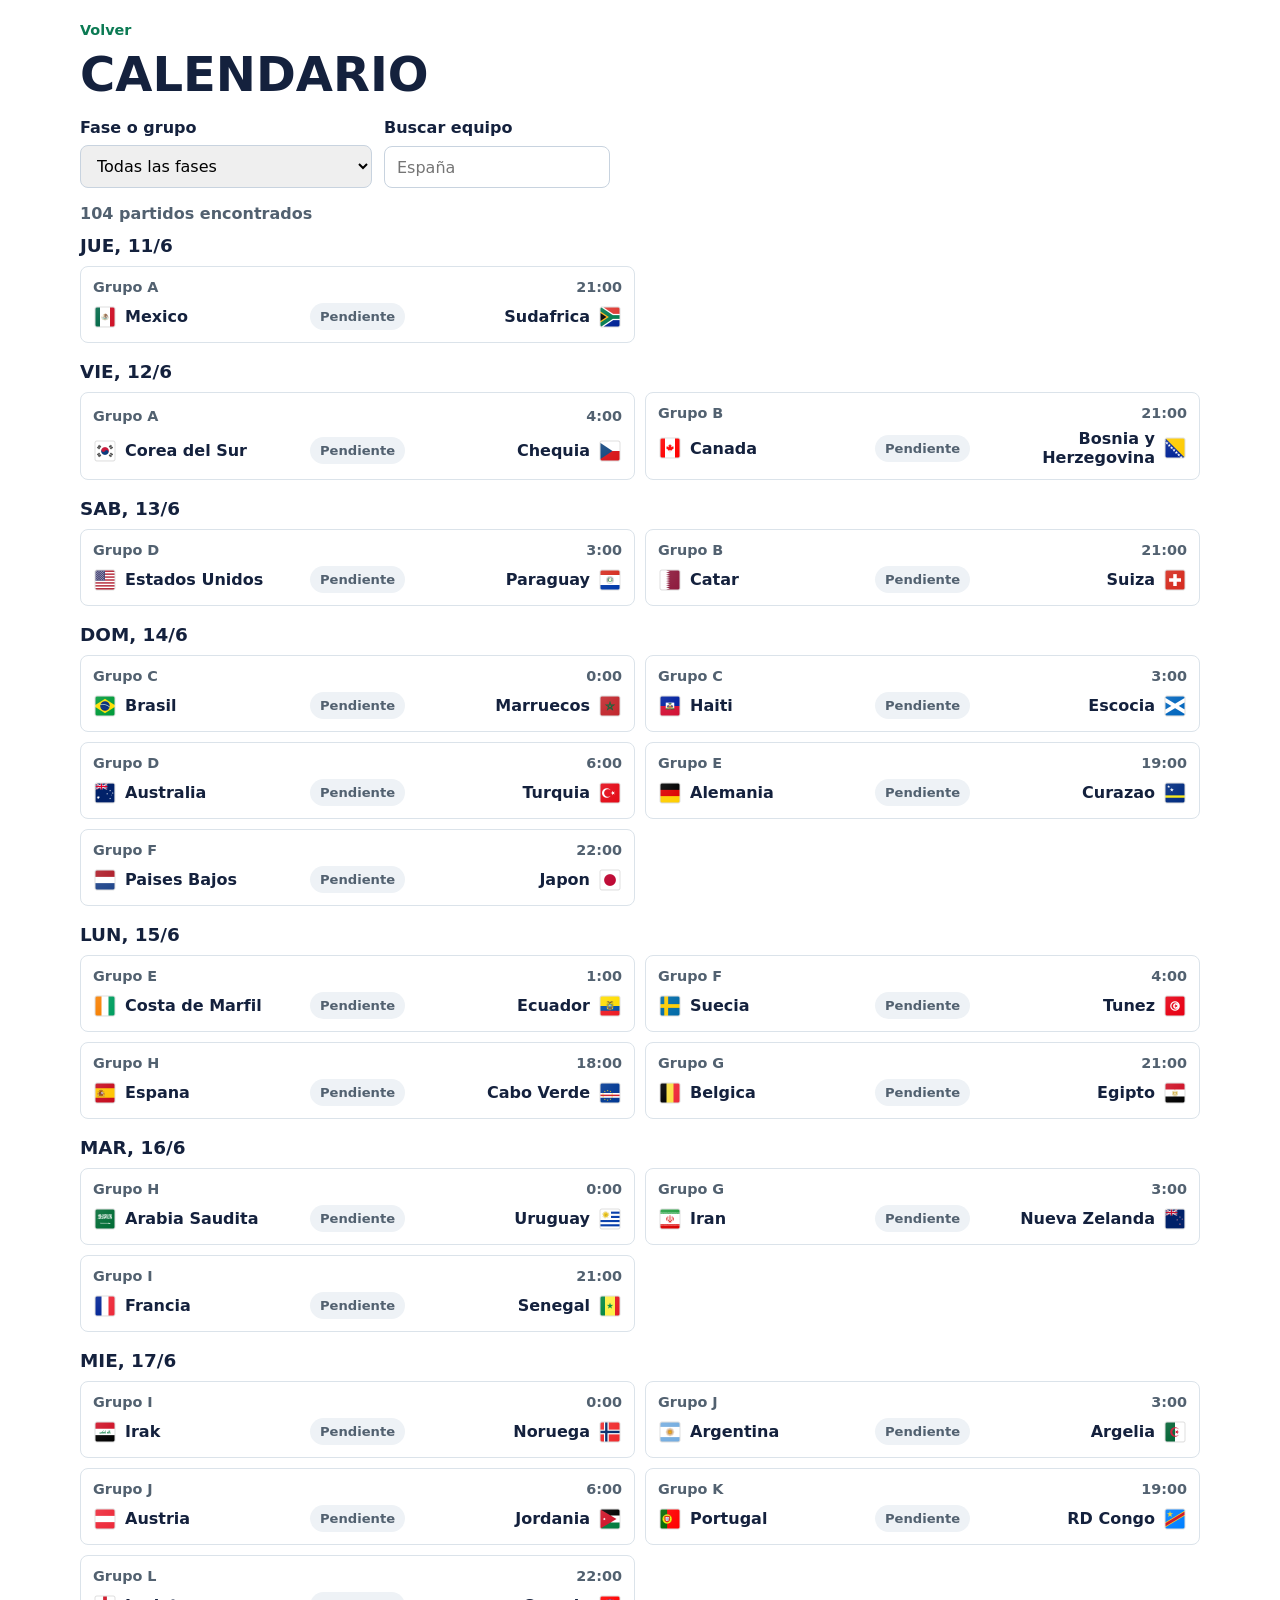
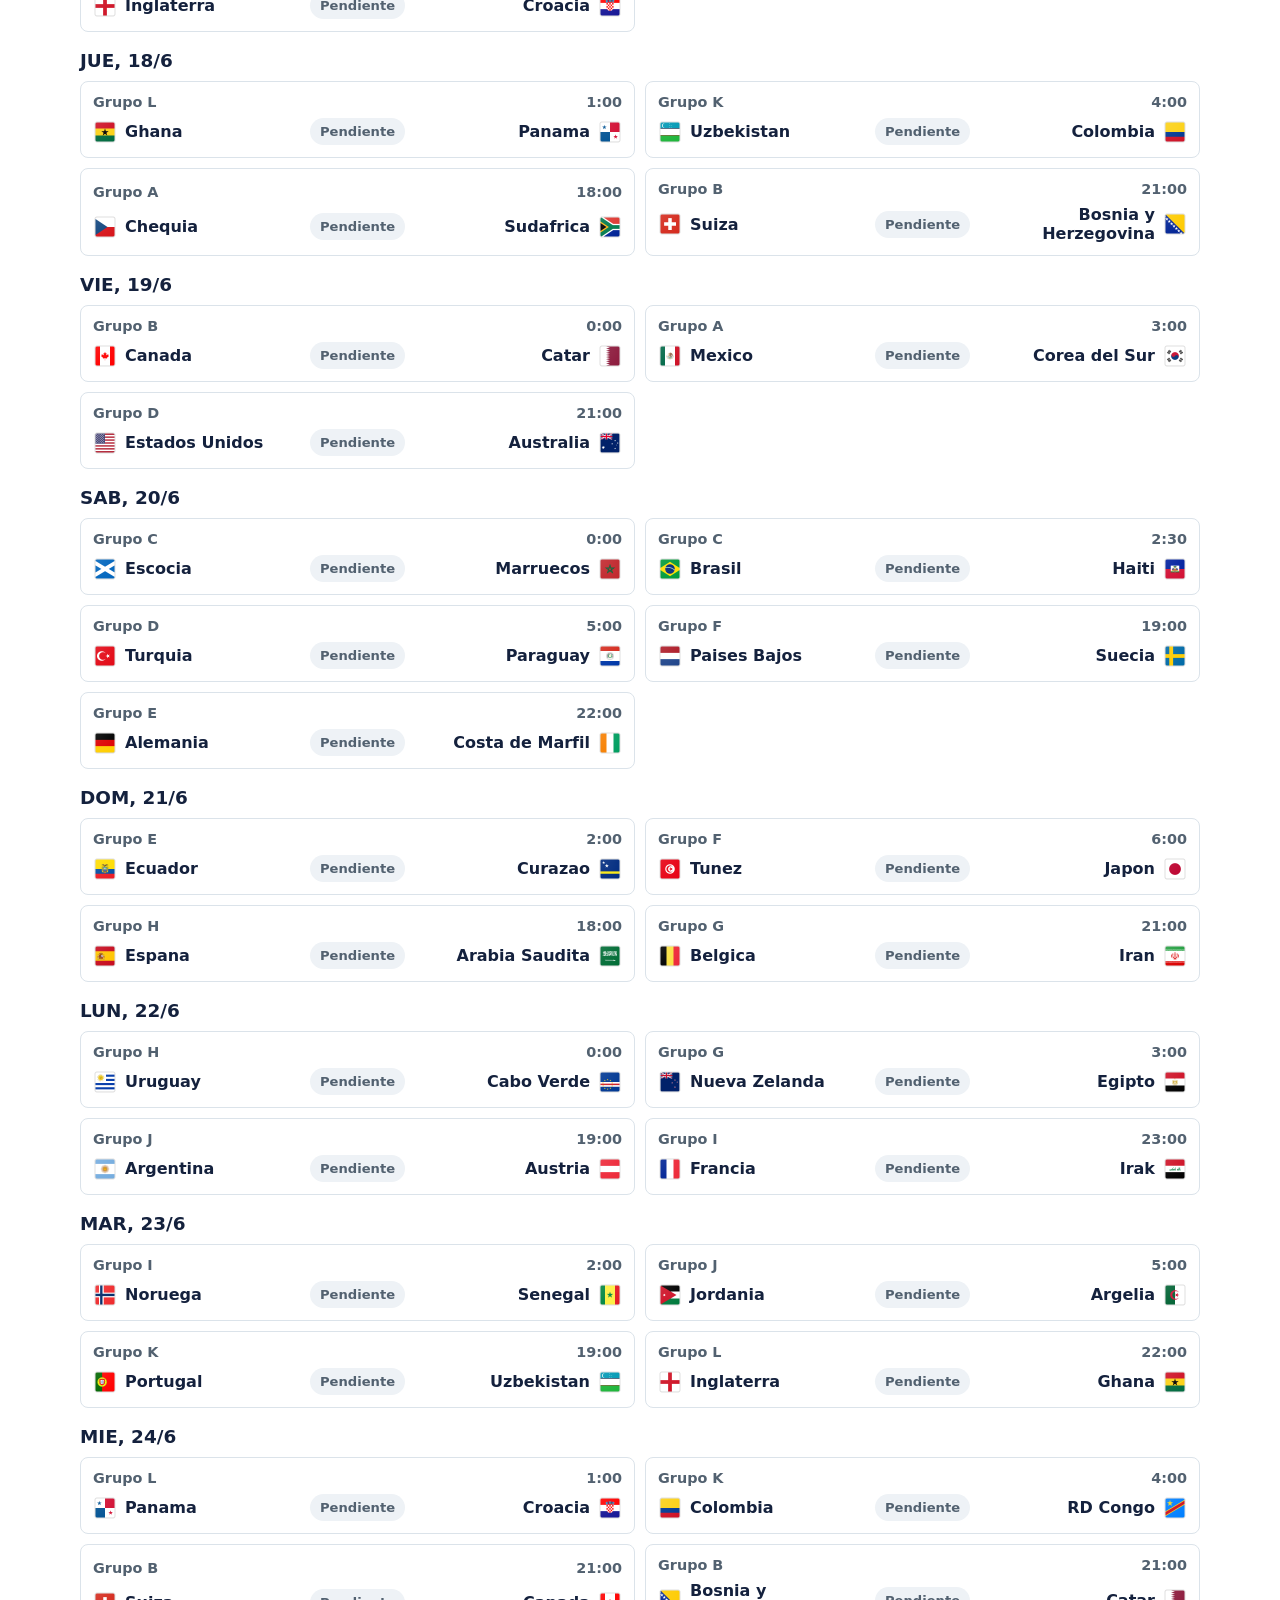
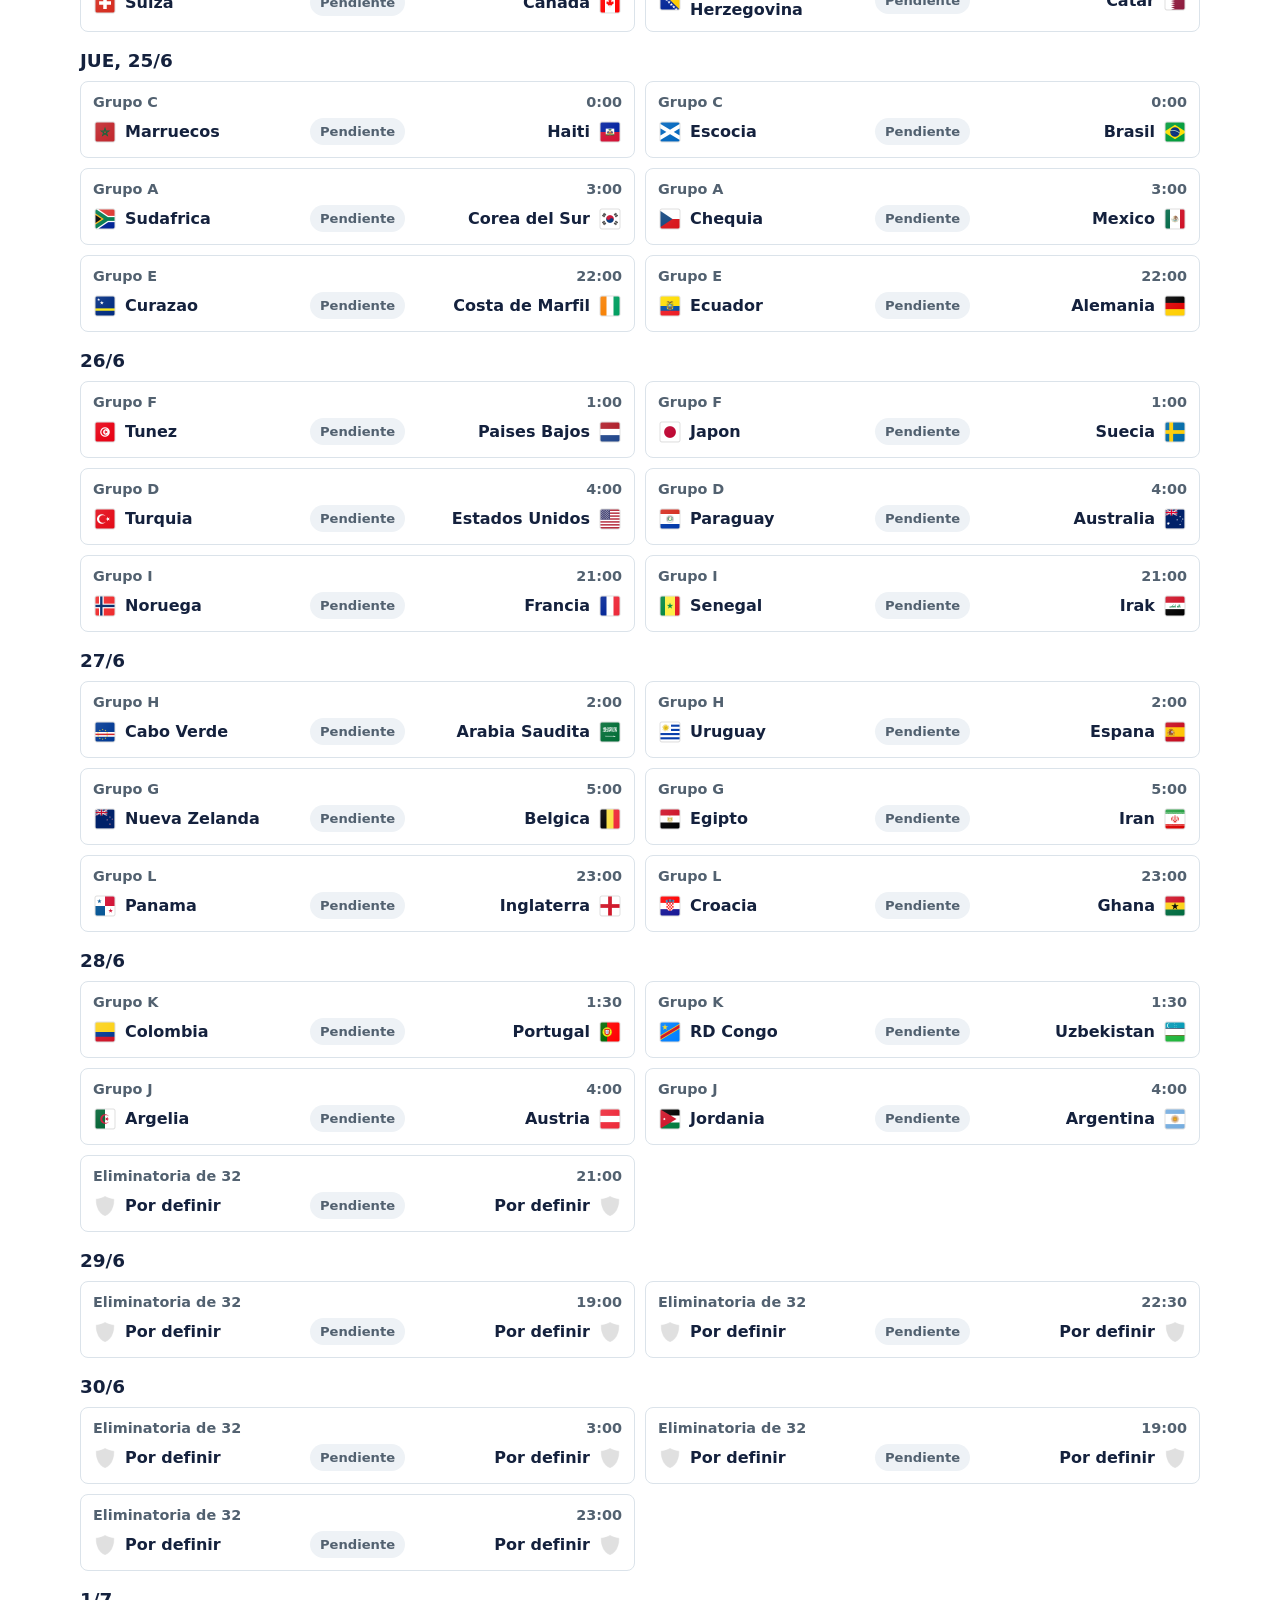
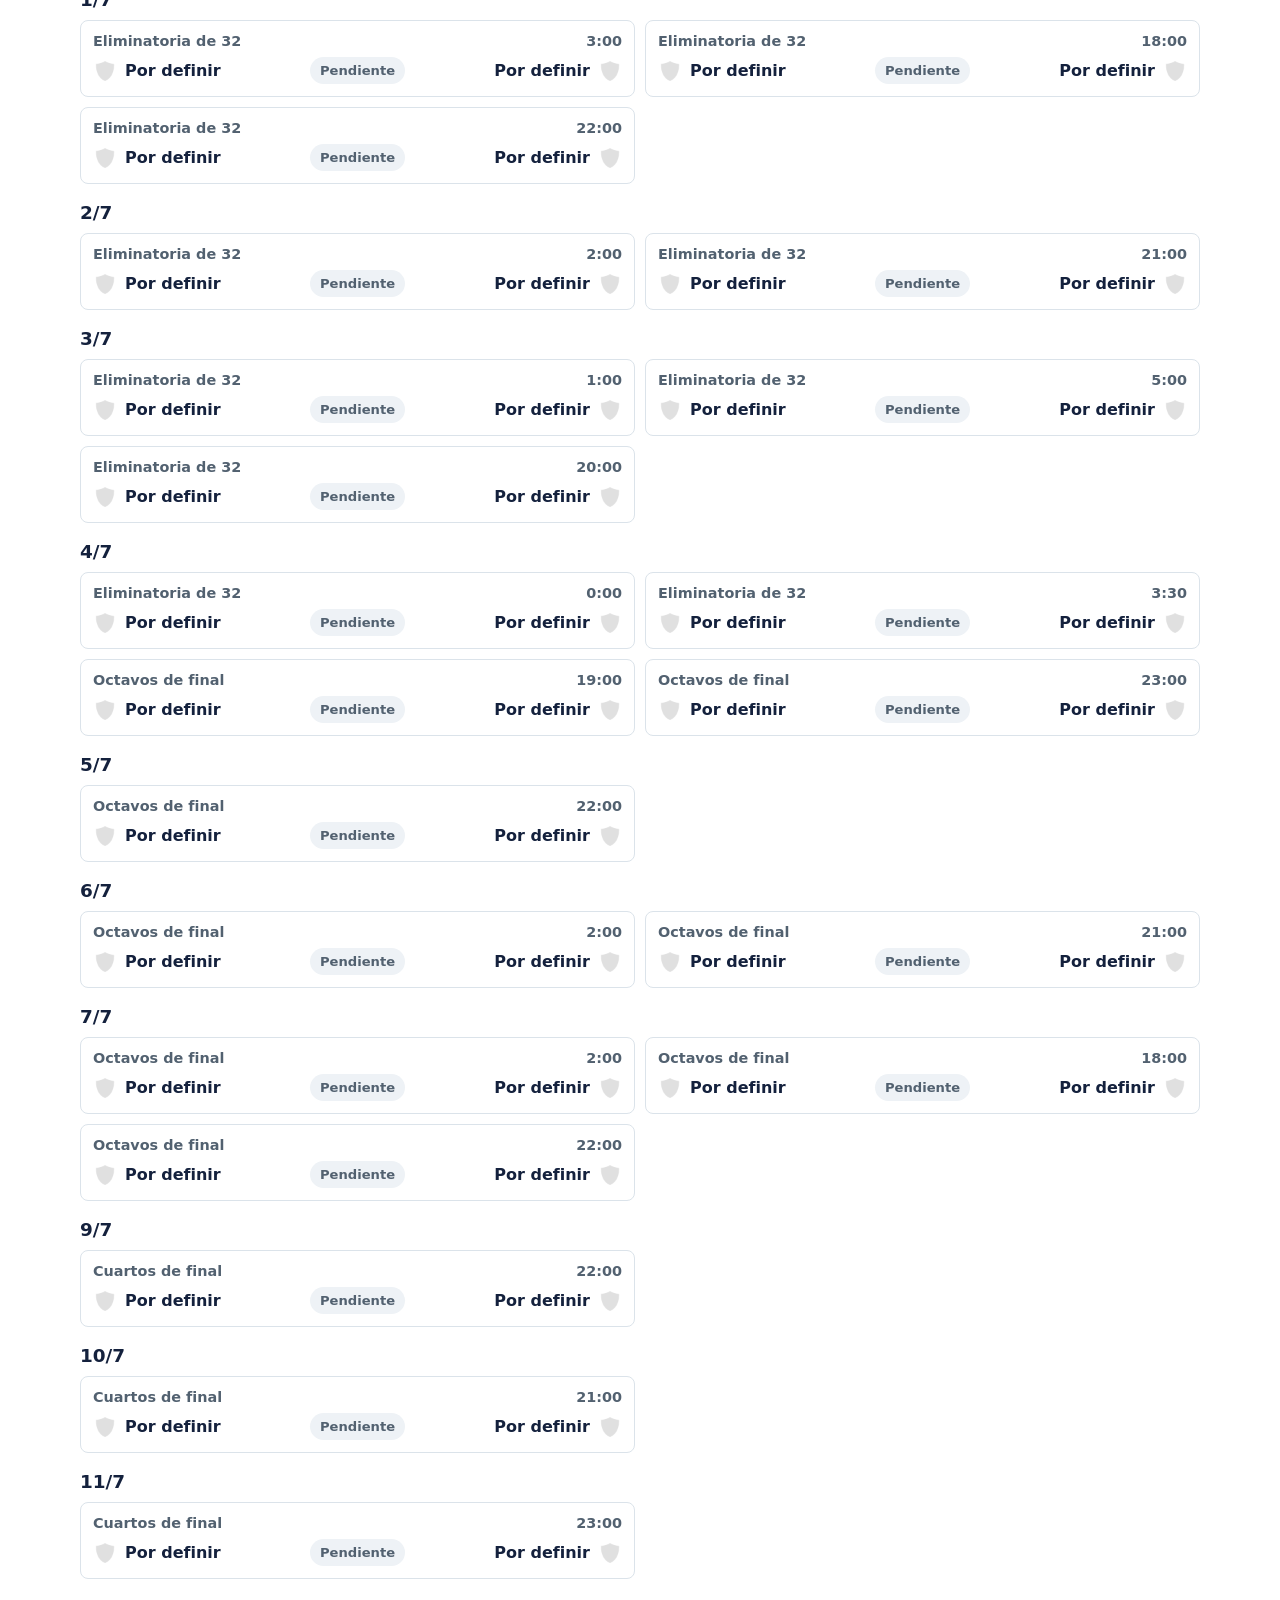
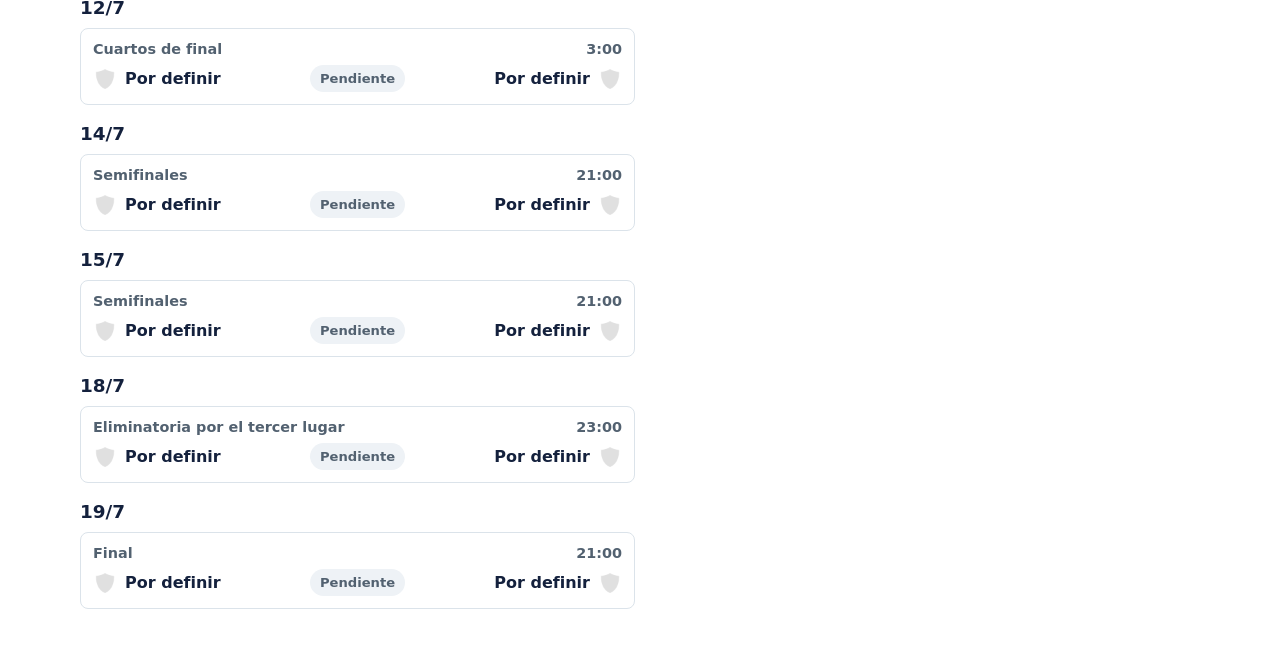
==== calendario.html @ 6fbf39f3 "Porra conectada a Google Forms" ====
<!doctype html>
<html lang="es">
  <head>
    <meta charset="UTF-8" />
    <meta name="viewport" content="width=device-width, initial-scale=1.0" />
    <title>Calendario de partidos</title>
    <link rel="stylesheet" href="porra.css" />
  </head>

  <body>
    <main class="porra-page">
      <header class="page-header">
        <a href="index.html">Volver</a>
        <h1>Calendario</h1>
      </header>

      <section class="calendar-tools" aria-label="Filtros del calendario">
        <div class="field">
          <label for="group-filter">Fase o grupo</label>
          <select id="group-filter">
            <option value="">Todas las fases</option>
          </select>
        </div>

        <div class="field">
          <label for="team-filter">Buscar equipo</label>
          <input id="team-filter" type="text" placeholder="Espa&ntilde;a" />
        </div>
      </section>

      <div class="calendar-summary" id="calendar-summary"></div>
      <div class="calendar-list" id="calendar-list"></div>
    </main>

    <script>
      const matches = [
        {
          date: "Jue, 11/6",
          group: "Grupo A",
          time: "21:00",
          home: "Mexico",
          away: "Sudafrica",
          // homeGoals: 0,
          // awayGoals: 0
        },
        {
          date: "Vie, 12/6",
          group: "Grupo A",
          time: "4:00",
          home: "Corea del Sur",
          away: "Chequia",
        },
        {
          date: "Vie, 12/6",
          group: "Grupo B",
          time: "21:00",
          home: "Canada",
          away: "Bosnia y Herzegovina",
        },
        {
          date: "Sab, 13/6",
          group: "Grupo D",
          time: "3:00",
          home: "Estados Unidos",
          away: "Paraguay",
        },
        {
          date: "Sab, 13/6",
          group: "Grupo B",
          time: "21:00",
          home: "Catar",
          away: "Suiza",
        },
        {
          date: "Dom, 14/6",
          group: "Grupo C",
          time: "0:00",
          home: "Brasil",
          away: "Marruecos",
        },
        {
          date: "Dom, 14/6",
          group: "Grupo C",
          time: "3:00",
          home: "Haiti",
          away: "Escocia",
        },
        {
          date: "Dom, 14/6",
          group: "Grupo D",
          time: "6:00",
          home: "Australia",
          away: "Turquia",
        },
        {
          date: "Dom, 14/6",
          group: "Grupo E",
          time: "19:00",
          home: "Alemania",
          away: "Curazao",
        },
        {
          date: "Dom, 14/6",
          group: "Grupo F",
          time: "22:00",
          home: "Paises Bajos",
          away: "Japon",
        },
        {
          date: "Lun, 15/6",
          group: "Grupo E",
          time: "1:00",
          home: "Costa de Marfil",
          away: "Ecuador",
        },
        {
          date: "Lun, 15/6",
          group: "Grupo F",
          time: "4:00",
          home: "Suecia",
          away: "Tunez",
        },
        {
          date: "Lun, 15/6",
          group: "Grupo H",
          time: "18:00",
          home: "Espana",
          away: "Cabo Verde",
        },
        {
          date: "Lun, 15/6",
          group: "Grupo G",
          time: "21:00",
          home: "Belgica",
          away: "Egipto",
        },
        {
          date: "Mar, 16/6",
          group: "Grupo H",
          time: "0:00",
          home: "Arabia Saudita",
          away: "Uruguay",
        },
        {
          date: "Mar, 16/6",
          group: "Grupo G",
          time: "3:00",
          home: "Iran",
          away: "Nueva Zelanda",
        },
        {
          date: "Mar, 16/6",
          group: "Grupo I",
          time: "21:00",
          home: "Francia",
          away: "Senegal",
        },
        {
          date: "Mie, 17/6",
          group: "Grupo I",
          time: "0:00",
          home: "Irak",
          away: "Noruega",
        },
        {
          date: "Mie, 17/6",
          group: "Grupo J",
          time: "3:00",
          home: "Argentina",
          away: "Argelia",
        },
        {
          date: "Mie, 17/6",
          group: "Grupo J",
          time: "6:00",
          home: "Austria",
          away: "Jordania",
        },
        {
          date: "Mie, 17/6",
          group: "Grupo K",
          time: "19:00",
          home: "Portugal",
          away: "RD Congo",
        },
        {
          date: "Mie, 17/6",
          group: "Grupo L",
          time: "22:00",
          home: "Inglaterra",
          away: "Croacia",
        },
        {
          date: "Jue, 18/6",
          group: "Grupo L",
          time: "1:00",
          home: "Ghana",
          away: "Panama",
        },
        {
          date: "Jue, 18/6",
          group: "Grupo K",
          time: "4:00",
          home: "Uzbekistan",
          away: "Colombia",
        },
        {
          date: "Jue, 18/6",
          group: "Grupo A",
          time: "18:00",
          home: "Chequia",
          away: "Sudafrica",
        },
        {
          date: "Jue, 18/6",
          group: "Grupo B",
          time: "21:00",
          home: "Suiza",
          away: "Bosnia y Herzegovina",
        },
        {
          date: "Vie, 19/6",
          group: "Grupo B",
          time: "0:00",
          home: "Canada",
          away: "Catar",
        },
        {
          date: "Vie, 19/6",
          group: "Grupo A",
          time: "3:00",
          home: "Mexico",
          away: "Corea del Sur",
        },
        {
          date: "Vie, 19/6",
          group: "Grupo D",
          time: "21:00",
          home: "Estados Unidos",
          away: "Australia",
        },
        {
          date: "Sab, 20/6",
          group: "Grupo C",
          time: "0:00",
          home: "Escocia",
          away: "Marruecos",
        },
        {
          date: "Sab, 20/6",
          group: "Grupo C",
          time: "2:30",
          home: "Brasil",
          away: "Haiti",
        },
        {
          date: "Sab, 20/6",
          group: "Grupo D",
          time: "5:00",
          home: "Turquia",
          away: "Paraguay",
        },
        {
          date: "Sab, 20/6",
          group: "Grupo F",
          time: "19:00",
          home: "Paises Bajos",
          away: "Suecia",
        },
        {
          date: "Sab, 20/6",
          group: "Grupo E",
          time: "22:00",
          home: "Alemania",
          away: "Costa de Marfil",
        },
        {
          date: "Dom, 21/6",
          group: "Grupo E",
          time: "2:00",
          home: "Ecuador",
          away: "Curazao",
        },
        {
          date: "Dom, 21/6",
          group: "Grupo F",
          time: "6:00",
          home: "Tunez",
          away: "Japon",
        },
        {
          date: "Dom, 21/6",
          group: "Grupo H",
          time: "18:00",
          home: "Espana",
          away: "Arabia Saudita",
        },
        {
          date: "Dom, 21/6",
          group: "Grupo G",
          time: "21:00",
          home: "Belgica",
          away: "Iran",
        },
        {
          date: "Lun, 22/6",
          group: "Grupo H",
          time: "0:00",
          home: "Uruguay",
          away: "Cabo Verde",
        },
        {
          date: "Lun, 22/6",
          group: "Grupo G",
          time: "3:00",
          home: "Nueva Zelanda",
          away: "Egipto",
        },
        {
          date: "Lun, 22/6",
          group: "Grupo J",
          time: "19:00",
          home: "Argentina",
          away: "Austria",
        },
        {
          date: "Lun, 22/6",
          group: "Grupo I",
          time: "23:00",
          home: "Francia",
          away: "Irak",
        },
        {
          date: "Mar, 23/6",
          group: "Grupo I",
          time: "2:00",
          home: "Noruega",
          away: "Senegal",
        },
        {
          date: "Mar, 23/6",
          group: "Grupo J",
          time: "5:00",
          home: "Jordania",
          away: "Argelia",
        },
        {
          date: "Mar, 23/6",
          group: "Grupo K",
          time: "19:00",
          home: "Portugal",
          away: "Uzbekistan",
        },
        {
          date: "Mar, 23/6",
          group: "Grupo L",
          time: "22:00",
          home: "Inglaterra",
          away: "Ghana",
        },
        {
          date: "Mie, 24/6",
          group: "Grupo L",
          time: "1:00",
          home: "Panama",
          away: "Croacia",
        },
        {
          date: "Mie, 24/6",
          group: "Grupo K",
          time: "4:00",
          home: "Colombia",
          away: "RD Congo",
        },
        {
          date: "Mie, 24/6",
          group: "Grupo B",
          time: "21:00",
          home: "Suiza",
          away: "Canada",
        },
        {
          date: "Mie, 24/6",
          group: "Grupo B",
          time: "21:00",
          home: "Bosnia y Herzegovina",
          away: "Catar",
        },
        {
          date: "Jue, 25/6",
          group: "Grupo C",
          time: "0:00",
          home: "Marruecos",
          away: "Haiti",
        },
        {
          date: "Jue, 25/6",
          group: "Grupo C",
          time: "0:00",
          home: "Escocia",
          away: "Brasil",
        },
        {
          date: "Jue, 25/6",
          group: "Grupo A",
          time: "3:00",
          home: "Sudafrica",
          away: "Corea del Sur",
        },
        {
          date: "Jue, 25/6",
          group: "Grupo A",
          time: "3:00",
          home: "Chequia",
          away: "Mexico",
        },
        {
          date: "Jue, 25/6",
          group: "Grupo E",
          time: "22:00",
          home: "Curazao",
          away: "Costa de Marfil",
        },
        {
          date: "Jue, 25/6",
          group: "Grupo E",
          time: "22:00",
          home: "Ecuador",
          away: "Alemania",
        },
        {
          date: "26/6",
          group: "Grupo F",
          time: "1:00",
          home: "Tunez",
          away: "Paises Bajos",
        },
        {
          date: "26/6",
          group: "Grupo F",
          time: "1:00",
          home: "Japon",
          away: "Suecia",
        },
        {
          date: "26/6",
          group: "Grupo D",
          time: "4:00",
          home: "Turquia",
          away: "Estados Unidos",
        },
        {
          date: "26/6",
          group: "Grupo D",
          time: "4:00",
          home: "Paraguay",
          away: "Australia",
        },
        {
          date: "26/6",
          group: "Grupo I",
          time: "21:00",
          home: "Noruega",
          away: "Francia",
        },
        {
          date: "26/6",
          group: "Grupo I",
          time: "21:00",
          home: "Senegal",
          away: "Irak",
        },
        {
          date: "27/6",
          group: "Grupo H",
          time: "2:00",
          home: "Cabo Verde",
          away: "Arabia Saudita",
        },
        {
          date: "27/6",
          group: "Grupo H",
          time: "2:00",
          home: "Uruguay",
          away: "Espana",
        },
        {
          date: "27/6",
          group: "Grupo G",
          time: "5:00",
          home: "Nueva Zelanda",
          away: "Belgica",
        },
        {
          date: "27/6",
          group: "Grupo G",
          time: "5:00",
          home: "Egipto",
          away: "Iran",
        },
        {
          date: "27/6",
          group: "Grupo L",
          time: "23:00",
          home: "Panama",
          away: "Inglaterra",
        },
        {
          date: "27/6",
          group: "Grupo L",
          time: "23:00",
          home: "Croacia",
          away: "Ghana",
        },
        {
          date: "28/6",
          group: "Grupo K",
          time: "1:30",
          home: "Colombia",
          away: "Portugal",
        },
        {
          date: "28/6",
          group: "Grupo K",
          time: "1:30",
          home: "RD Congo",
          away: "Uzbekistan",
        },
        {
          date: "28/6",
          group: "Grupo J",
          time: "4:00",
          home: "Argelia",
          away: "Austria",
        },
        {
          date: "28/6",
          group: "Grupo J",
          time: "4:00",
          home: "Jordania",
          away: "Argentina",
        },
        {
          date: "28/6",
          group: "Eliminatoria de 32",
          time: "21:00",
          home: "Por definir",
          away: "Por definir",
        },
        {
          date: "29/6",
          group: "Eliminatoria de 32",
          time: "19:00",
          home: "Por definir",
          away: "Por definir",
        },
        {
          date: "29/6",
          group: "Eliminatoria de 32",
          time: "22:30",
          home: "Por definir",
          away: "Por definir",
        },
        {
          date: "30/6",
          group: "Eliminatoria de 32",
          time: "3:00",
          home: "Por definir",
          away: "Por definir",
        },
        {
          date: "30/6",
          group: "Eliminatoria de 32",
          time: "19:00",
          home: "Por definir",
          away: "Por definir",
        },
        {
          date: "30/6",
          group: "Eliminatoria de 32",
          time: "23:00",
          home: "Por definir",
          away: "Por definir",
        },
        {
          date: "1/7",
          group: "Eliminatoria de 32",
          time: "3:00",
          home: "Por definir",
          away: "Por definir",
        },
        {
          date: "1/7",
          group: "Eliminatoria de 32",
          time: "18:00",
          home: "Por definir",
          away: "Por definir",
        },
        {
          date: "1/7",
          group: "Eliminatoria de 32",
          time: "22:00",
          home: "Por definir",
          away: "Por definir",
        },
        {
          date: "2/7",
          group: "Eliminatoria de 32",
          time: "2:00",
          home: "Por definir",
          away: "Por definir",
        },
        {
          date: "2/7",
          group: "Eliminatoria de 32",
          time: "21:00",
          home: "Por definir",
          away: "Por definir",
        },
        {
          date: "3/7",
          group: "Eliminatoria de 32",
          time: "1:00",
          home: "Por definir",
          away: "Por definir",
        },
        {
          date: "3/7",
          group: "Eliminatoria de 32",
          time: "5:00",
          home: "Por definir",
          away: "Por definir",
        },
        {
          date: "3/7",
          group: "Eliminatoria de 32",
          time: "20:00",
          home: "Por definir",
          away: "Por definir",
        },
        {
          date: "4/7",
          group: "Eliminatoria de 32",
          time: "0:00",
          home: "Por definir",
          away: "Por definir",
        },
        {
          date: "4/7",
          group: "Eliminatoria de 32",
          time: "3:30",
          home: "Por definir",
          away: "Por definir",
        },
        {
          date: "4/7",
          group: "Octavos de final",
          time: "19:00",
          home: "Por definir",
          away: "Por definir",
        },
        {
          date: "4/7",
          group: "Octavos de final",
          time: "23:00",
          home: "Por definir",
          away: "Por definir",
        },
        {
          date: "5/7",
          group: "Octavos de final",
          time: "22:00",
          home: "Por definir",
          away: "Por definir",
        },
        {
          date: "6/7",
          group: "Octavos de final",
          time: "2:00",
          home: "Por definir",
          away: "Por definir",
        },
        {
          date: "6/7",
          group: "Octavos de final",
          time: "21:00",
          home: "Por definir",
          away: "Por definir",
        },
        {
          date: "7/7",
          group: "Octavos de final",
          time: "2:00",
          home: "Por definir",
          away: "Por definir",
        },
        {
          date: "7/7",
          group: "Octavos de final",
          time: "18:00",
          home: "Por definir",
          away: "Por definir",
        },
        {
          date: "7/7",
          group: "Octavos de final",
          time: "22:00",
          home: "Por definir",
          away: "Por definir",
        },
        {
          date: "9/7",
          group: "Cuartos de final",
          time: "22:00",
          home: "Por definir",
          away: "Por definir",
        },
        {
          date: "10/7",
          group: "Cuartos de final",
          time: "21:00",
          home: "Por definir",
          away: "Por definir",
        },
        {
          date: "11/7",
          group: "Cuartos de final",
          time: "23:00",
          home: "Por definir",
          away: "Por definir",
        },
        {
          date: "12/7",
          group: "Cuartos de final",
          time: "3:00",
          home: "Por definir",
          away: "Por definir",
        },
        {
          date: "14/7",
          group: "Semifinales",
          time: "21:00",
          home: "Por definir",
          away: "Por definir",
        },
        {
          date: "15/7",
          group: "Semifinales",
          time: "21:00",
          home: "Por definir",
          away: "Por definir",
        },
        {
          date: "18/7",
          group: "Eliminatoria por el tercer lugar",
          time: "23:00",
          home: "Por definir",
          away: "Por definir",
        },
        {
          date: "19/7",
          group: "Final",
          time: "21:00",
          home: "Por definir",
          away: "Por definir",
        },
      ];

      const groupFilter = document.getElementById("group-filter");
      const teamFilter = document.getElementById("team-filter");
      const list = document.getElementById("calendar-list");
      const summary = document.getElementById("calendar-summary");
      const flags = {
        Alemania: "Alemania_48x48.png",
        "Arabia Saudita": "Arabia_Saudita_48x48.png",
        Argelia: "Argelia_48x48.png",
        Argentina: "Argentina_48x48.png",
        Australia: "Australia_48x48.png",
        Austria: "Austria_48x48.png",
        Belgica: "Belgica_48x48.png",
        "Bosnia y Herzegovina": "Bosnia_Herzegovina_48x48.png",
        Brasil: "Brasil_48x48.png",
        "Cabo Verde": "Cabo_Verde_48x48.png",
        Canada: "Canada_48x48.png",
        Catar: "Catar_48x48.png",
        Chequia: "Chequia_48x48.png",
        Colombia: "Colombia_48x48.png",
        "Corea del Sur": "Corea_Sur_48x48.png",
        "Costa de Marfil": "Costa_Marfil_48x48.png",
        Croacia: "Croacia_48x48.png",
        Curazao: "Curazao_48x48.png",
        Ecuador: "Ecuador_48x48.png",
        Egipto: "Egipto_48x48.png",
        Escocia: "Escocia_48x48.png",
        Espana: "España_48x48.png",
        "Estados Unidos": "Estados_Unidos_48x48.png",
        Francia: "Francia_48x48.png",
        Ghana: "Ghana_48x48.png",
        Haiti: "Haití_48x48.png",
        Inglaterra: "Inglaterra_48x48.png",
        Irak: "Irak_48x48.png",
        Iran: "Iran_48x48.png",
        Japon: "Japon_48x48.png",
        Jordania: "Jordania_48x48.png",
        Marruecos: "Marruecos_48x48.png",
        Mexico: "Mexico_48x48.png",
        Noruega: "Noruega_48x48.png",
        "Nueva Zelanda": "Nueva_Zelanda_48x48.png",
        "Paises Bajos": "Paises_Bajos_48x48.png",
        Panama: "Panama_48x48.png",
        Paraguay: "Paraguay_48x48.png",
        Portugal: "Portugal_48x48.png",
        "RD Congo": "RD_Congo_48x48.png",
        Senegal: "Senegal_48x48.png",
        Sudafrica: "Sudafrica_48x48.png",
        Suecia: "Suecia_48x48.png",
        Suiza: "Suiza_48x48.png",
        Tunez: "Tunez_48x48.png",
        Turquia: "Turquia_48x48.png",
        Uruguay: "Uruguay_48x48.png",
        Uzbekistan: "Uzbekistan_48x48.png",
        "Por definir": "None_48x48.png",
      };

      function normalize(text) {
        return text
          .toLowerCase()
          .normalize("NFD")
          .replace(/[\u0300-\u036f]/g, "");
      }

      function getScore(match) {
        if (match.homeGoals === undefined || match.awayGoals === undefined) {
          return '<span class="match-status">Pendiente</span>';
        }

        return `<strong class="match-score">${match.homeGoals} - ${match.awayGoals}</strong>`;
      }

      function getTeam(team, side) {
        const flag = flags[team];
        const flagImage = flag
          ? `<img class="match-flag" src="images/${flag}" alt="" />`
          : "";

        return `
          <span class="match-team match-team-${side}">
            ${side === "home" ? flagImage : ""}
            <span>${team}</span>
            ${side === "away" ? flagImage : ""}
          </span>
        `;
      }

      function render() {
        const selectedGroup = groupFilter.value;
        const search = normalize(teamFilter.value.trim());
        const filteredMatches = matches.filter((match) => {
          const sameGroup = !selectedGroup || match.group === selectedGroup;
          const teams = normalize(`${match.home} ${match.away}`);
          return sameGroup && (!search || teams.includes(search));
        });

        summary.textContent = `${filteredMatches.length} partidos encontrados`;
        list.innerHTML = "";

        if (filteredMatches.length === 0) {
          list.innerHTML = "<p>No hay partidos con esos filtros.</p>";
          return;
        }

        const groupedByDate = filteredMatches.reduce((dates, match) => {
          if (!dates.has(match.date)) {
            dates.set(match.date, []);
          }

          dates.get(match.date).push(match);
          return dates;
        }, new Map());

        groupedByDate.forEach((dateMatches, date) => {
          const section = document.createElement("section");
          section.className = "calendar-day";
          section.innerHTML = `<h2>${date}</h2>`;

          dateMatches.forEach((match) => {
            section.insertAdjacentHTML(
              "beforeend",
              `
                <article class="match-card">
                  <div class="match-meta">
                    <span>${match.group}</span>
                    <span>${match.time}</span>
                  </div>
                  <div class="match-teams">
                    ${getTeam(match.home, "home")}
                    ${getScore(match)}
                    ${getTeam(match.away, "away")}
                  </div>
                </article>
              `,
            );
          });

          list.append(section);
        });
      }

      [...new Set(matches.map((match) => match.group))].forEach((group) => {
        const option = document.createElement("option");
        option.value = group;
        option.textContent = group;
        groupFilter.append(option);
      });

      groupFilter.addEventListener("change", render);
      teamFilter.addEventListener("input", render);

      render();
    </script>
  </body>
</html>
---- porra.css ----
* {
  box-sizing: border-box;
}

body {
  min-height: 100vh;
  margin: 0;
  font-family:
    Inter, system-ui, -apple-system, BlinkMacSystemFont, "Segoe UI", sans-serif;
  color: #14213d;
  background: #ffffff;
}

.porra-page {
  width: min(96vw, 1120px);
  margin: 0 auto;
  padding: 20px 0 40px;
}

.page-header {
  margin-bottom: 20px;
}

.page-header a {
  display: inline-block;
  margin-bottom: 12px;
  color: #0b7a53;
  font-weight: 800;
  font-size: 0.9rem;
  text-decoration: none;
}

h1 {
  margin: 0;
  font-size: clamp(1.8rem, 5vw, 3rem);
  line-height: 1;
  text-transform: uppercase;
}

form {
  display: grid;
  gap: 18px;
}

.field {
  display: grid;
  gap: 8px;
}

.field label,
.group h2 {
  font-weight: 800;
}

.field label {
  font-size: 1rem;
}

input[type="text"],
input[type="number"],
input[type="date"],
select {
  width: min(100%, 320px);
  min-height: 38px;
  padding: 10px 12px;
  border: 1px solid #c8d3df;
  border-radius: 8px;
  font: inherit;
}

.calendar-tools {
  display: flex;
  flex-wrap: wrap;
  gap: 12px;
  margin-bottom: 16px;
}

.calendar-summary {
  margin-bottom: 12px;
  color: #526170;
  font-weight: 800;
}

.calendar-list {
  display: grid;
  gap: 18px;
}

.calendar-day {
  display: grid;
  grid-template-columns: repeat(2, minmax(0, 1fr));
  gap: 10px;
}

.calendar-day h2 {
  grid-column: 1 / -1;
  margin: 0;
  font-size: 1.15rem;
  text-transform: uppercase;
}

.match-card {
  display: grid;
  gap: 8px;
  padding: 12px;
  border: 1px solid #dbe3ea;
  border-radius: 8px;
}

.match-meta,
.match-teams {
  display: grid;
  align-items: center;
  gap: 10px;
}

.match-meta {
  grid-template-columns: 1fr auto;
  color: #526170;
  font-size: 0.9rem;
  font-weight: 800;
}

.match-teams {
  grid-template-columns: minmax(0, 1fr) auto minmax(0, 1fr);
  font-size: 1rem;
  font-weight: 800;
}

.match-team {
  display: flex;
  align-items: center;
  gap: 8px;
  min-width: 0;
}

.match-team-away {
  justify-content: flex-end;
  text-align: right;
}

.match-team span {
  min-width: 0;
}

.match-flag {
  flex: 0 0 auto;
  width: 24px;
  height: 24px;
  object-fit: contain;
}

.match-status,
.match-score {
  min-width: 86px;
  padding: 6px 10px;
  border-radius: 999px;
  text-align: center;
}

.match-status {
  color: #526170;
  background: #eef2f6;
  font-size: 0.82rem;
}

.match-score {
  color: #ffffff;
  background: #0b7a53;
}

#porras-listado {
  display: grid;
  gap: 10px;
}

.porra-card {
  border: 1px solid #dbe3ea;
  border-radius: 8px;
  background: #ffffff;
  overflow: hidden;
}

.porra-card[open] {
  border-color: #0b7a53;
}

.porra-summary {
  display: grid;
  grid-template-columns: minmax(0, 1fr) auto 28px;
  align-items: center;
  gap: 14px;
  min-height: 64px;
  padding: 12px 14px;
  cursor: pointer;
  list-style: none;
}

.porra-summary::-webkit-details-marker {
  display: none;
}

.porra-user {
  min-width: 0;
  overflow: hidden;
  font-weight: 800;
  text-overflow: ellipsis;
  white-space: nowrap;
}

.podium-flags {
  display: flex;
  flex-wrap: wrap;
  justify-content: flex-end;
  gap: 8px;
}

.podium-chip {
  display: inline-flex;
  align-items: center;
  gap: 6px;
  min-height: 36px;
  padding: 5px 8px;
  border: 1px solid #dbe3ea;
  border-radius: 999px;
  color: #526170;
  font-size: 0.85rem;
  font-weight: 800;
}

.podium-chip img {
  width: 24px;
  height: 24px;
  object-fit: contain;
}

.porra-arrow {
  display: inline-grid;
  width: 28px;
  height: 28px;
  place-items: center;
  border-radius: 50%;
  color: #0b7a53;
  background: #e9f5ef;
  font-size: 1.2rem;
  font-weight: 800;
  transition: transform 160ms ease;
}

.porra-card[open] .porra-arrow {
  transform: rotate(180deg);
}

.porra-details {
  display: grid;
  gap: 18px;
  padding: 0 14px 16px;
}

.porra-details h2 {
  margin: 0 0 10px;
  font-size: 1rem;
  text-transform: uppercase;
}

.prediction-grid {
  display: grid;
  grid-template-columns: repeat(3, minmax(0, 1fr));
  gap: 10px;
}

.prediction-group,
.final-prediction p {
  margin: 0;
  padding: 10px;
  border: 1px solid #eef2f6;
  border-radius: 8px;
  background: #f8fafc;
}

.prediction-group {
  display: grid;
  gap: 4px;
}

.prediction-group span,
.final-prediction {
  color: #526170;
}

.final-prediction {
  display: grid;
  grid-template-columns: repeat(4, minmax(0, 1fr));
  gap: 10px;
}

.groups-grid {
  display: grid;
  grid-template-columns: repeat(4, minmax(0, 1fr));
  gap: 12px;
}

.group {
  padding: 12px;
  border: 1px solid #dbe3ea;
  border-radius: 8px;
  background: #ffffff;
}

.group-complete {
  border-color: #0b7a53;
}

.group-error {
  border-color: #d97706;
}

.group h2 {
  margin: 0 0 8px;
  font-size: 1rem;
}

.final-picks {
  padding-top: 4px;
}

.final-picks h2 {
  margin: 0 0 10px;
  font-size: 1.1rem;
  font-weight: 800;
}

.final-grid {
  display: grid;
  grid-template-columns: repeat(4, minmax(0, 1fr));
  gap: 12px;
}

.team-option {
  display: grid;
  grid-template-columns: 16px 24px 1fr;
  align-items: center;
  gap: 8px;
  min-height: 34px;
  padding: 5px 0;
  border-top: 1px solid #eef2f6;
  font-size: 0.9rem;
  font-weight: 700;
  cursor: pointer;
}

.team-option:first-of-type {
  border-top: 0;
}

.team-option input {
  width: 15px;
  height: 15px;
  accent-color: #0b7a53;
  cursor: pointer;
}

.team-option input:disabled + .flag,
.team-option input:disabled + .flag + span {
  opacity: 0.45;
}

.flag {
  width: 24px;
  height: 24px;
  object-fit: contain;
}

.flag-placeholder {
  display: block;
  border: 1px dashed #c8d3df;
  border-radius: 50%;
  background: #f6f8fa;
}

button {
  width: fit-content;
  min-height: 40px;
  padding: 0 18px;
  border: 0;
  border-radius: 999px;
  color: white;
  background: #0b7a53;
  font: inherit;
  font-weight: 800;
  cursor: pointer;
}

button:hover {
  background: #096744;
}

#mensaje {
  min-height: 24px;
  color: #0b7a53;
  font-weight: 800;
}

@media (max-width: 900px) {
  .groups-grid,
  .final-grid {
    grid-template-columns: repeat(2, minmax(0, 1fr));
  }

  .calendar-day {
    grid-template-columns: 1fr;
  }

  .match-teams {
    grid-template-columns: 1fr;
  }

  .match-team,
  .match-team-away {
    justify-content: center;
    text-align: center;
  }

  .prediction-grid,
  .final-prediction {
    grid-template-columns: repeat(2, minmax(0, 1fr));
  }
}

@media (max-width: 520px) {
  .groups-grid,
  .final-grid {
    grid-template-columns: 1fr;
  }

  .team-option {
    grid-template-columns: 16px 24px 1fr;
  }

  .porra-summary {
    grid-template-columns: 1fr auto;
  }

  .podium-flags {
    grid-column: 1 / -1;
    justify-content: flex-start;
  }

  .prediction-grid,
  .final-prediction {
    grid-template-columns: 1fr;
  }
}
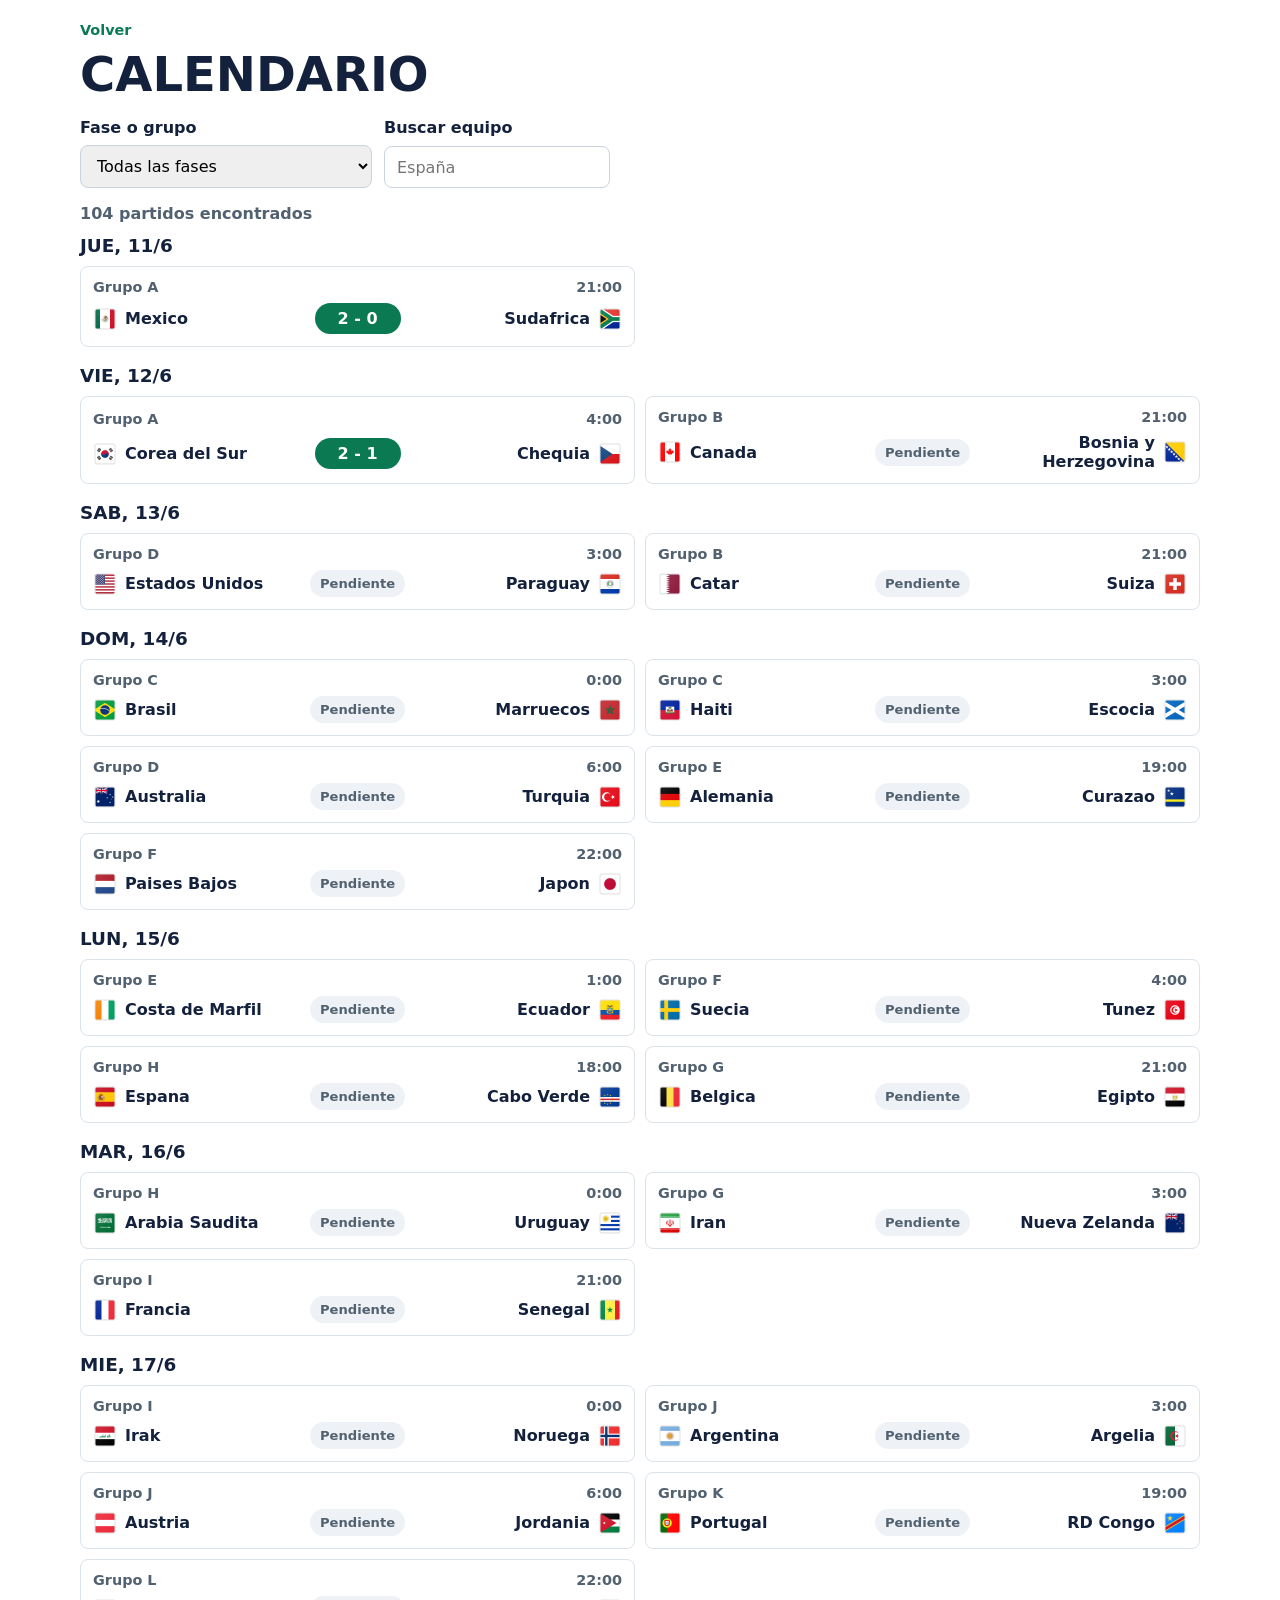
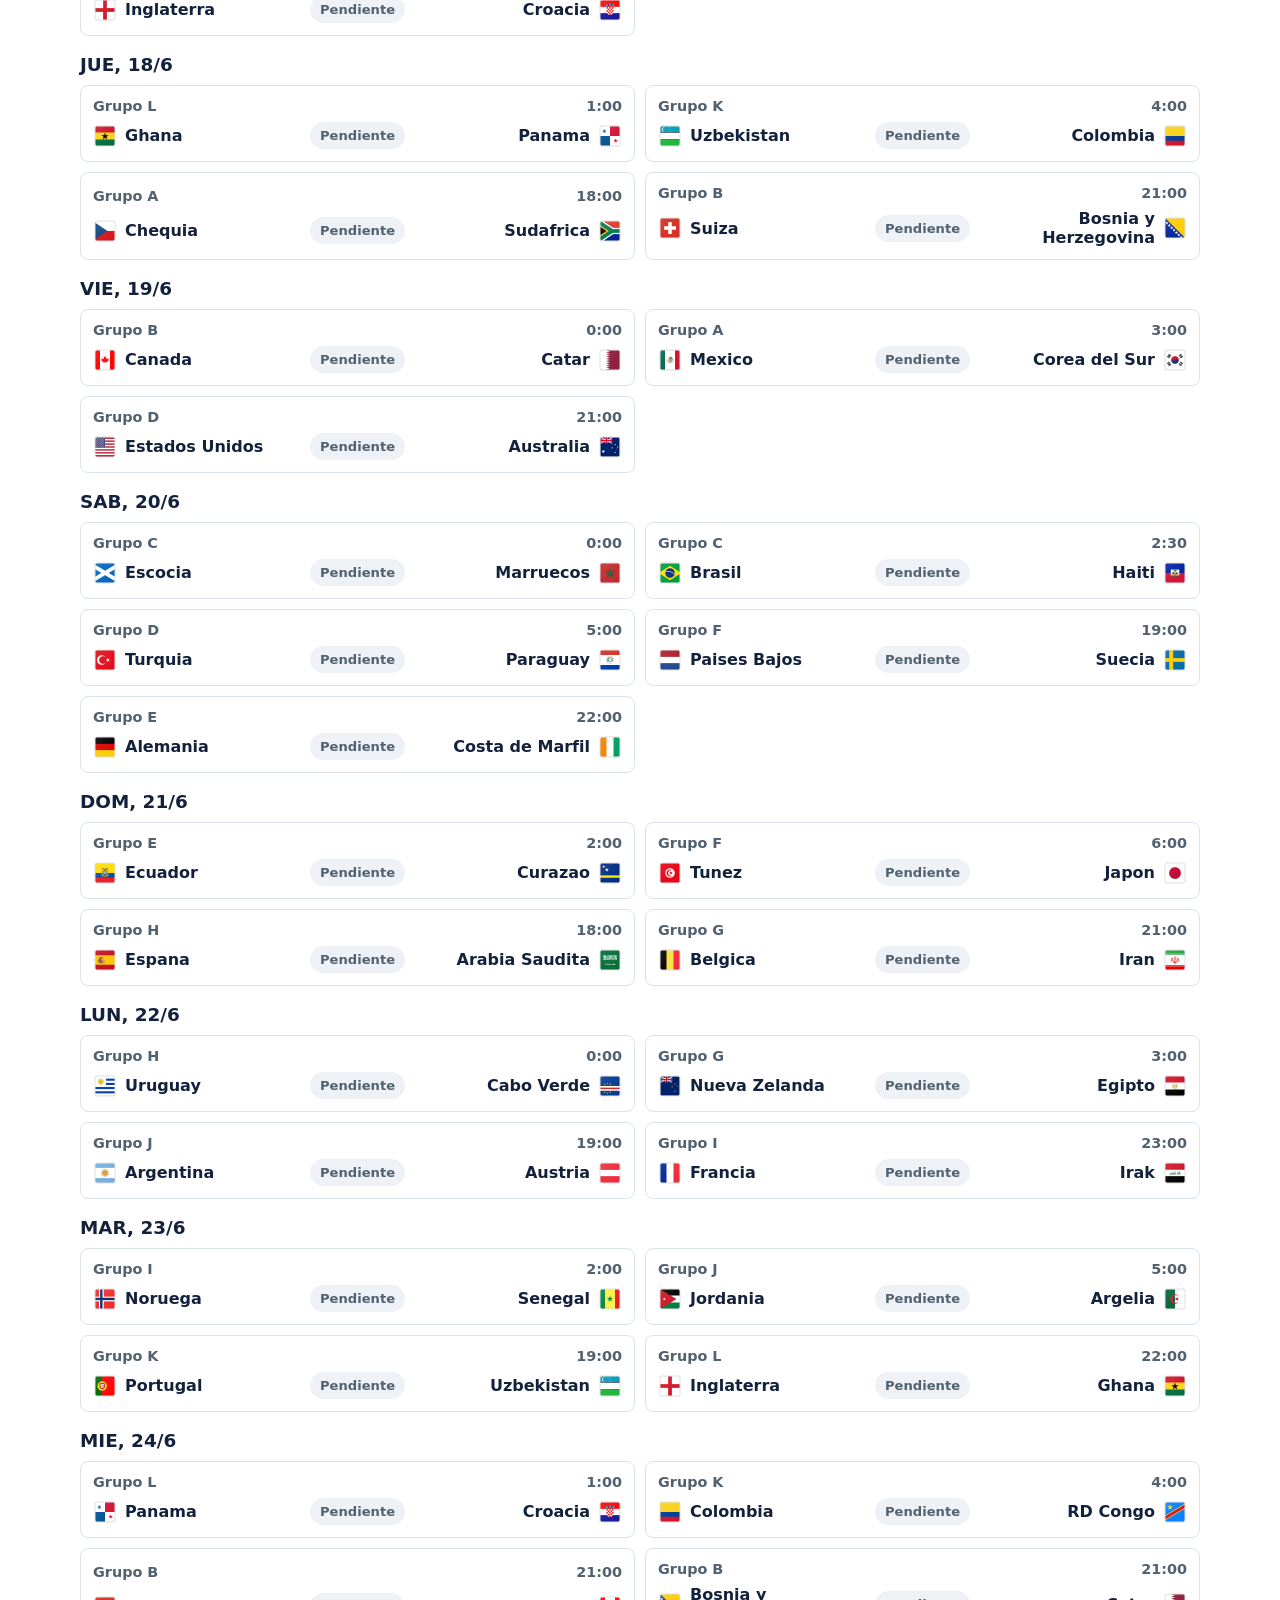
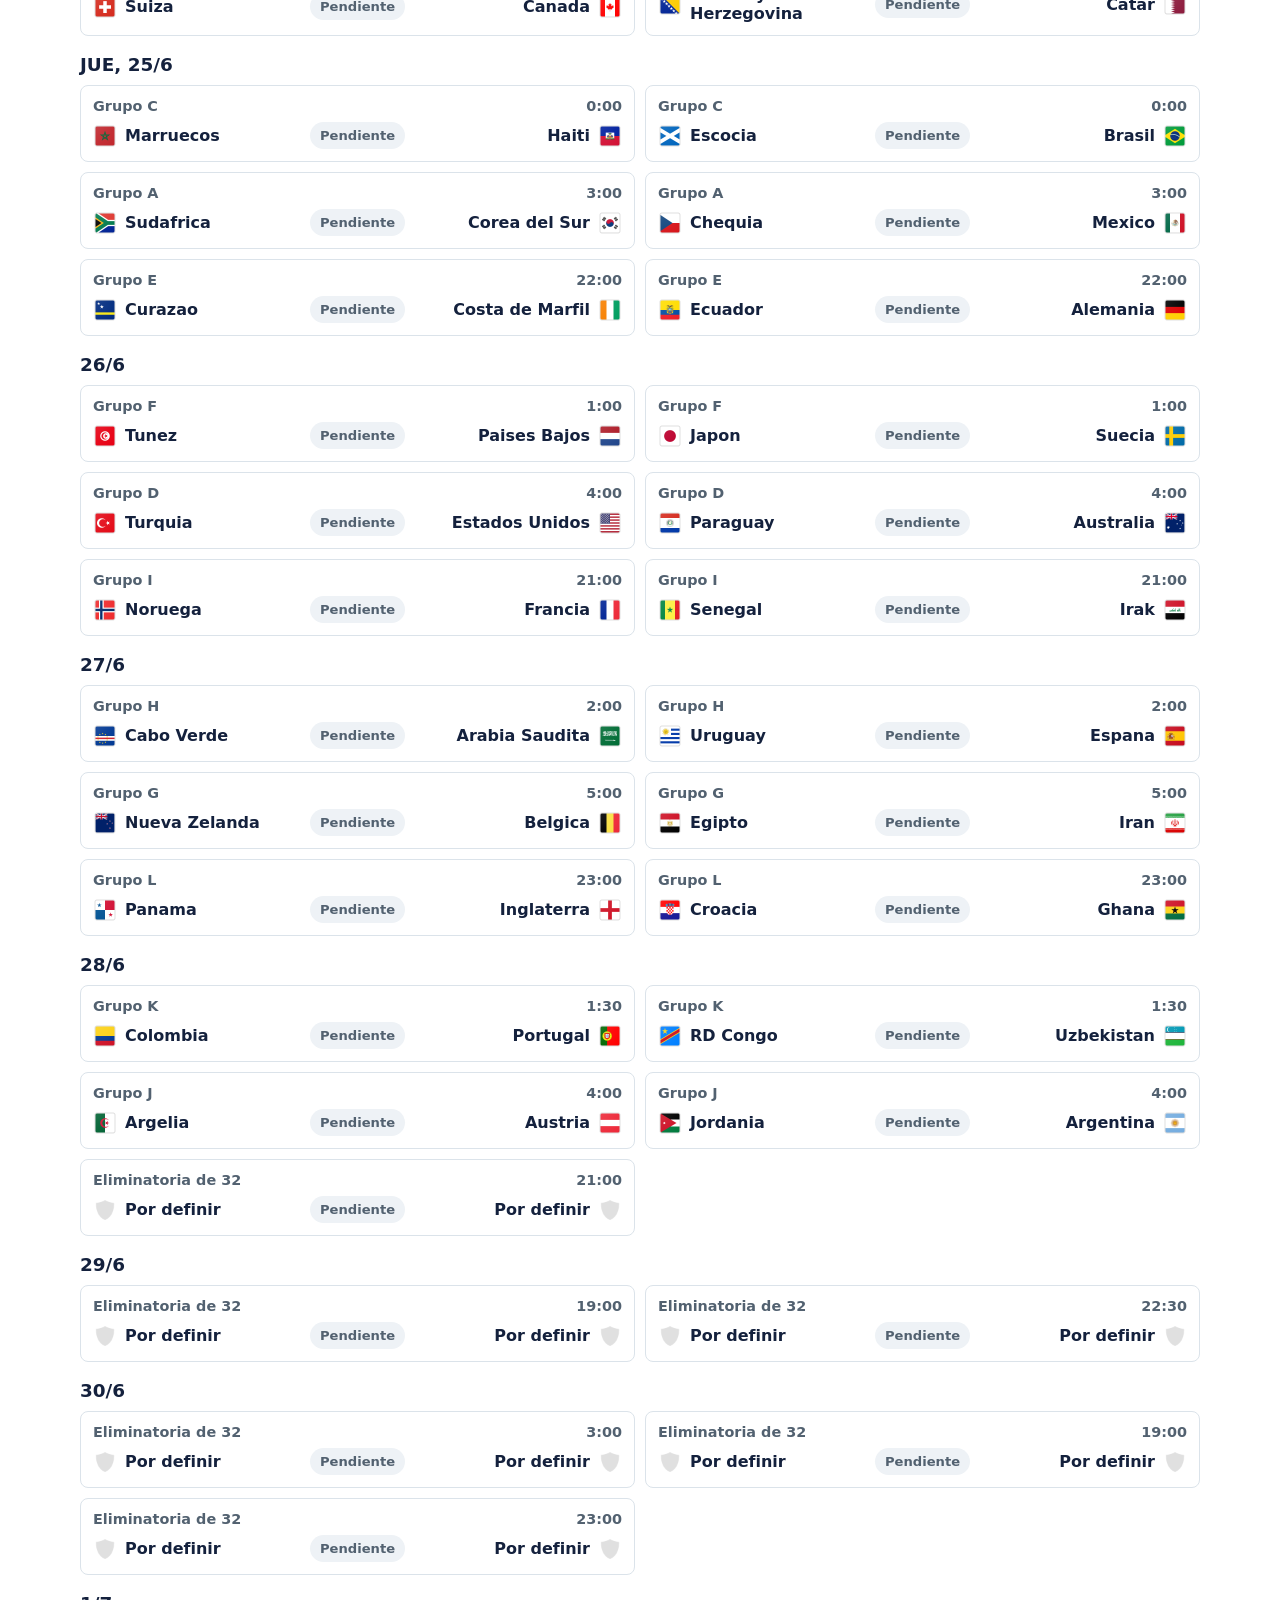
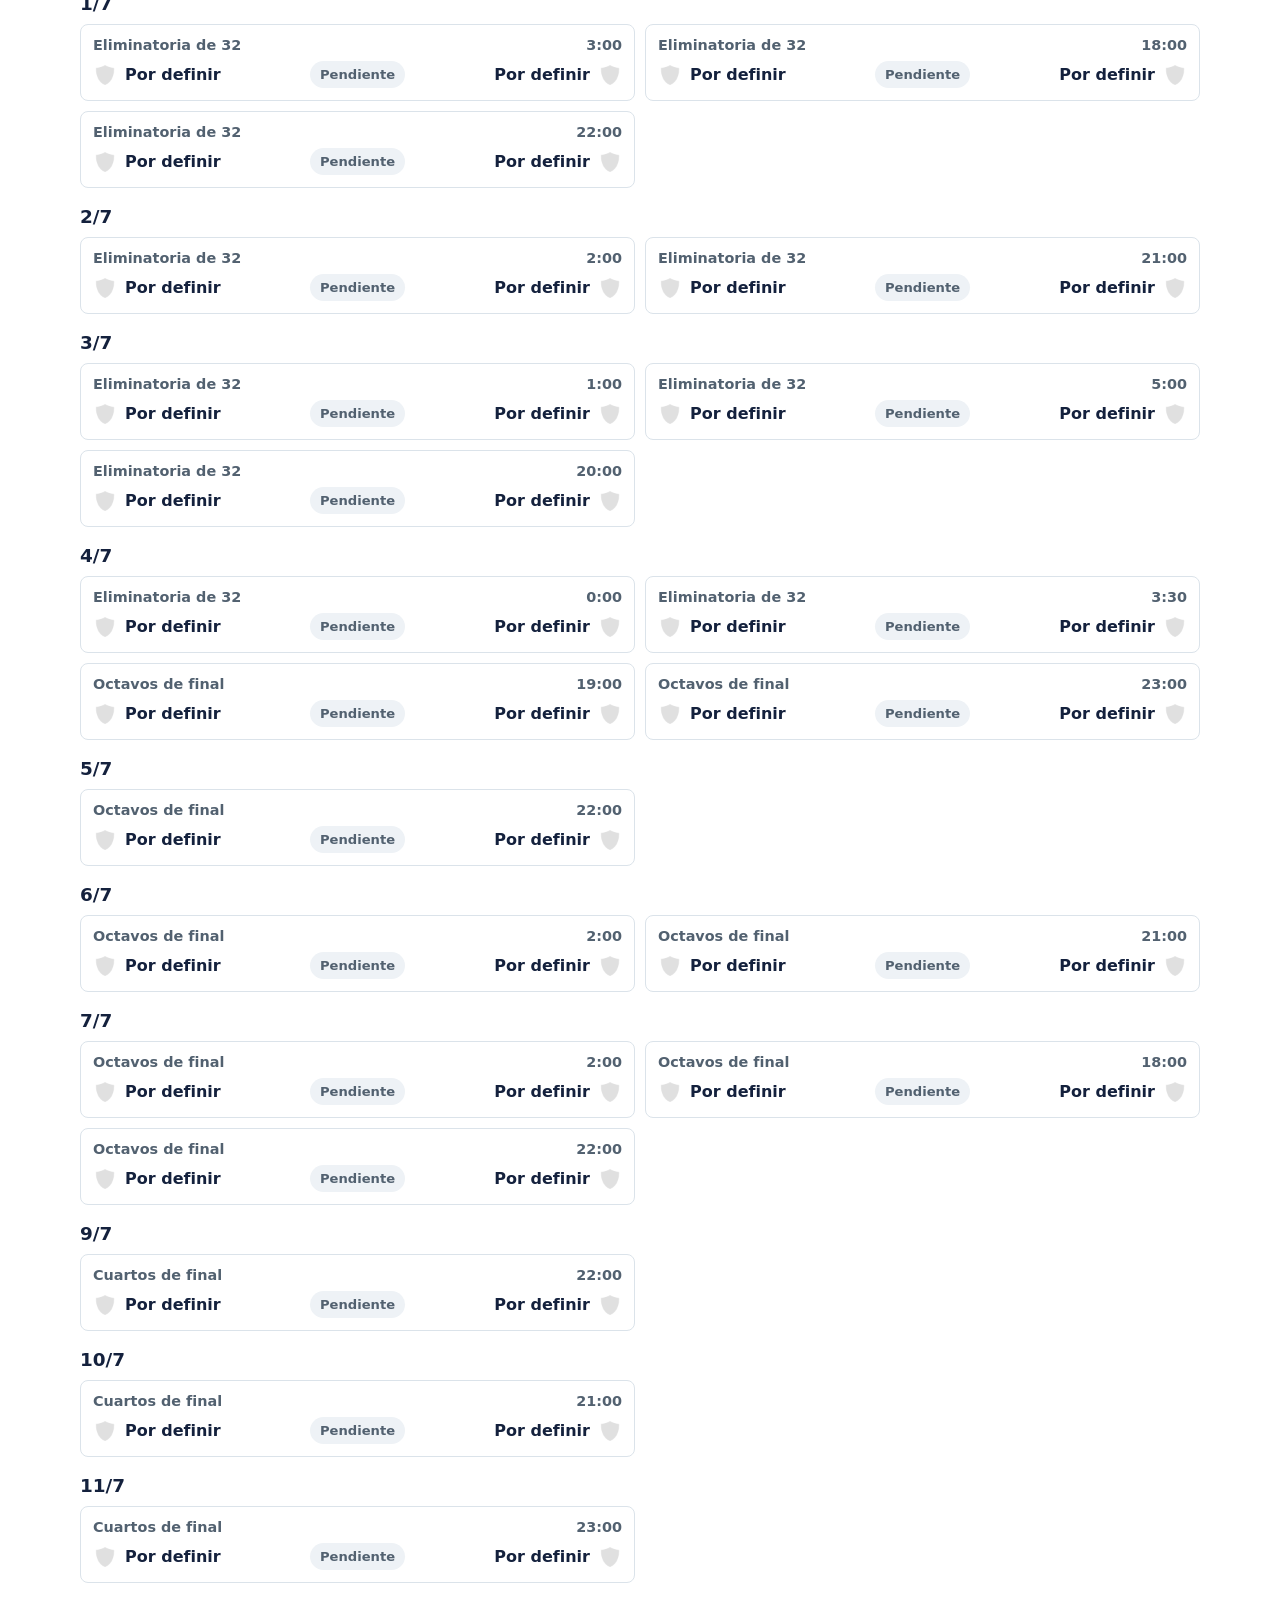
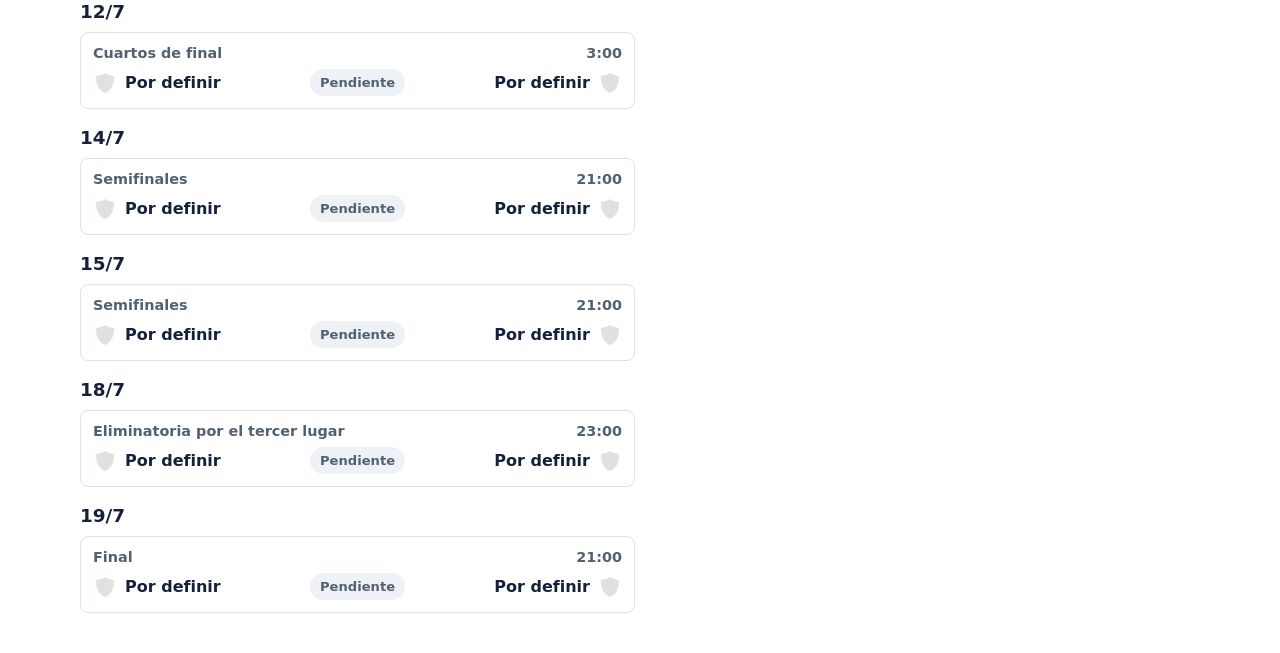
==== commit a7a4712e: "Actualizar calendario.html" ====
--- a/calendario.html
+++ b/calendario.html
@@ -40,8 +40,8 @@
           time: "21:00",
           home: "Mexico",
           away: "Sudafrica",
-          // homeGoals: 0,
-          // awayGoals: 0
+          homeGoals: 2,
+          awayGoals: 0
         },
         {
           date: "Vie, 12/6",
@@ -49,6 +49,8 @@
           time: "4:00",
           home: "Corea del Sur",
           away: "Chequia",
+          homeGoals: 2,
+          awayGoals: 1
         },
         {
           date: "Vie, 12/6",
--- a/porra.css
+++ b/porra.css
@@ -240,11 +240,14 @@
   height: 28px;
   place-items: center;
   border-radius: 50%;
-  color: #0b7a53;
   background: #e9f5ef;
-  font-size: 1.2rem;
-  font-weight: 800;
   transition: transform 160ms ease;
+}
+
+.porra-arrow img {
+  width: 14px;
+  height: 14px;
+  object-fit: contain;
 }
 
 .porra-card[open] .porra-arrow {
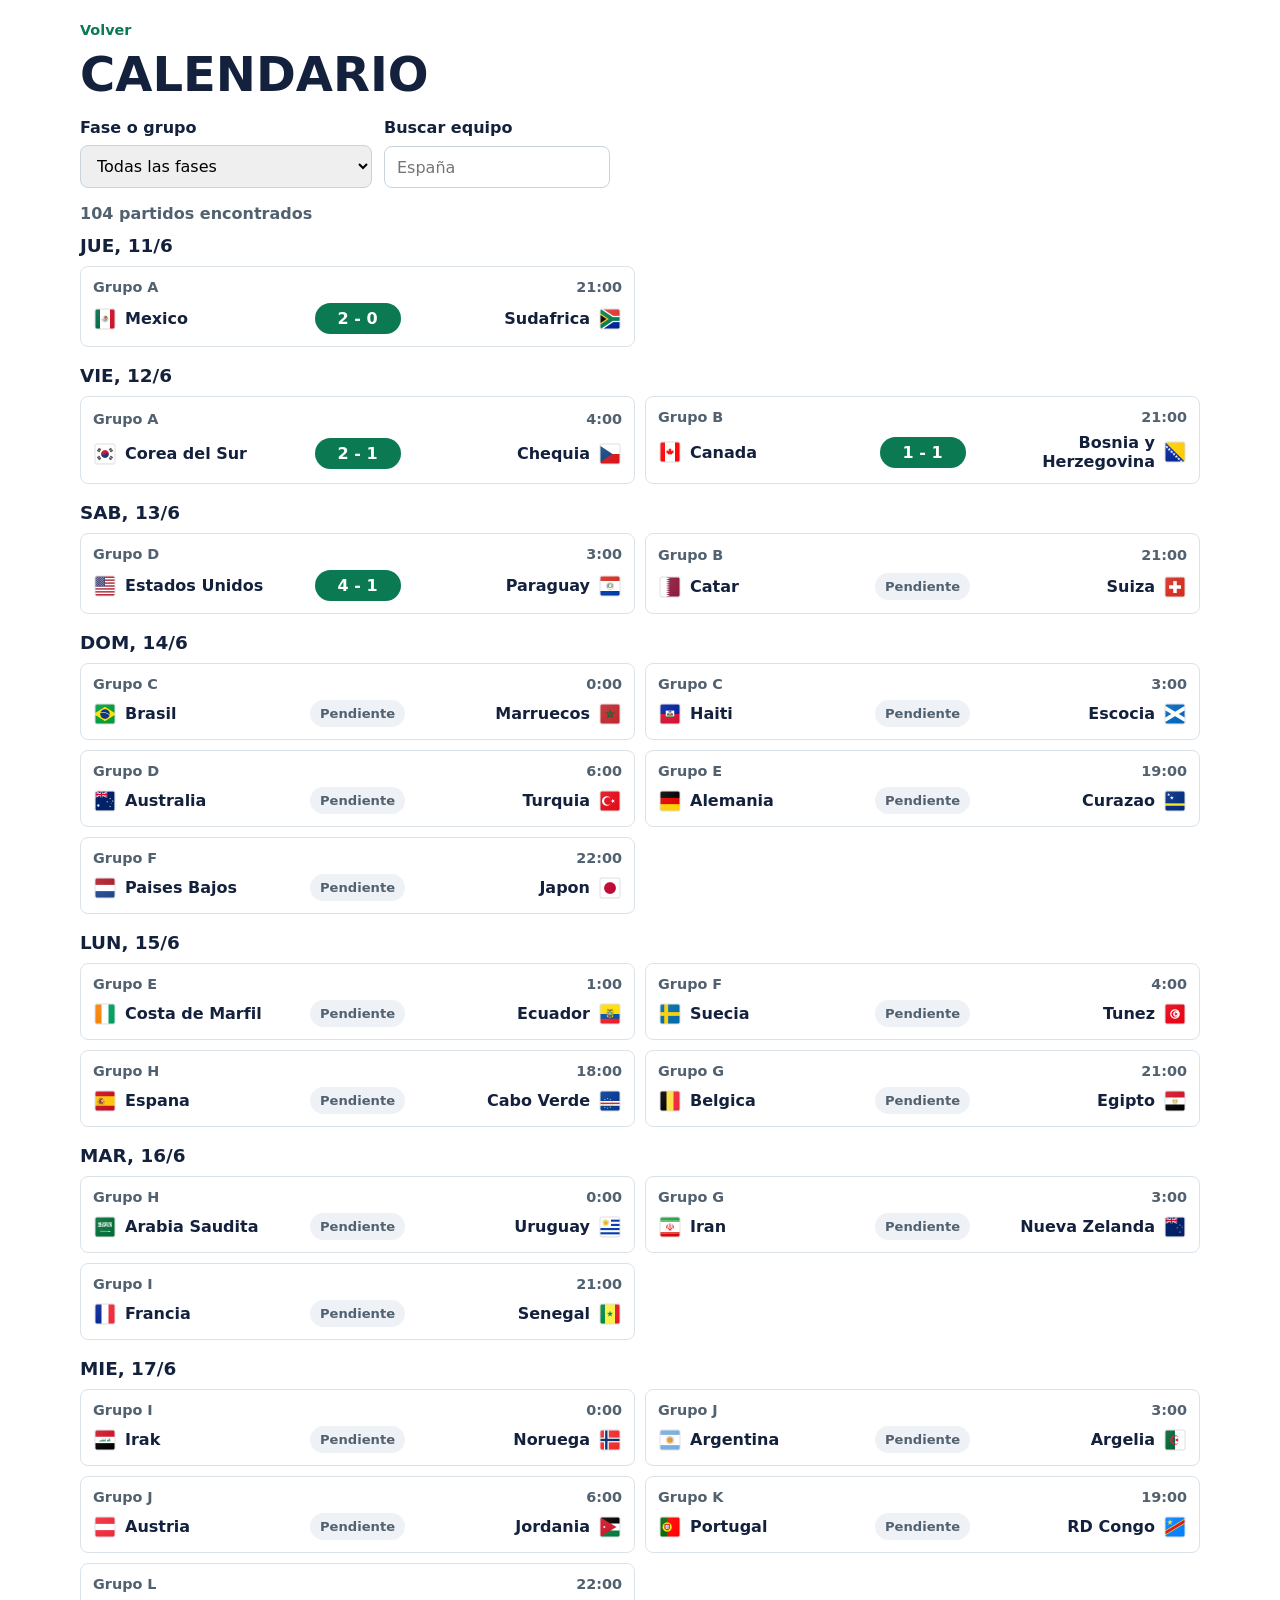
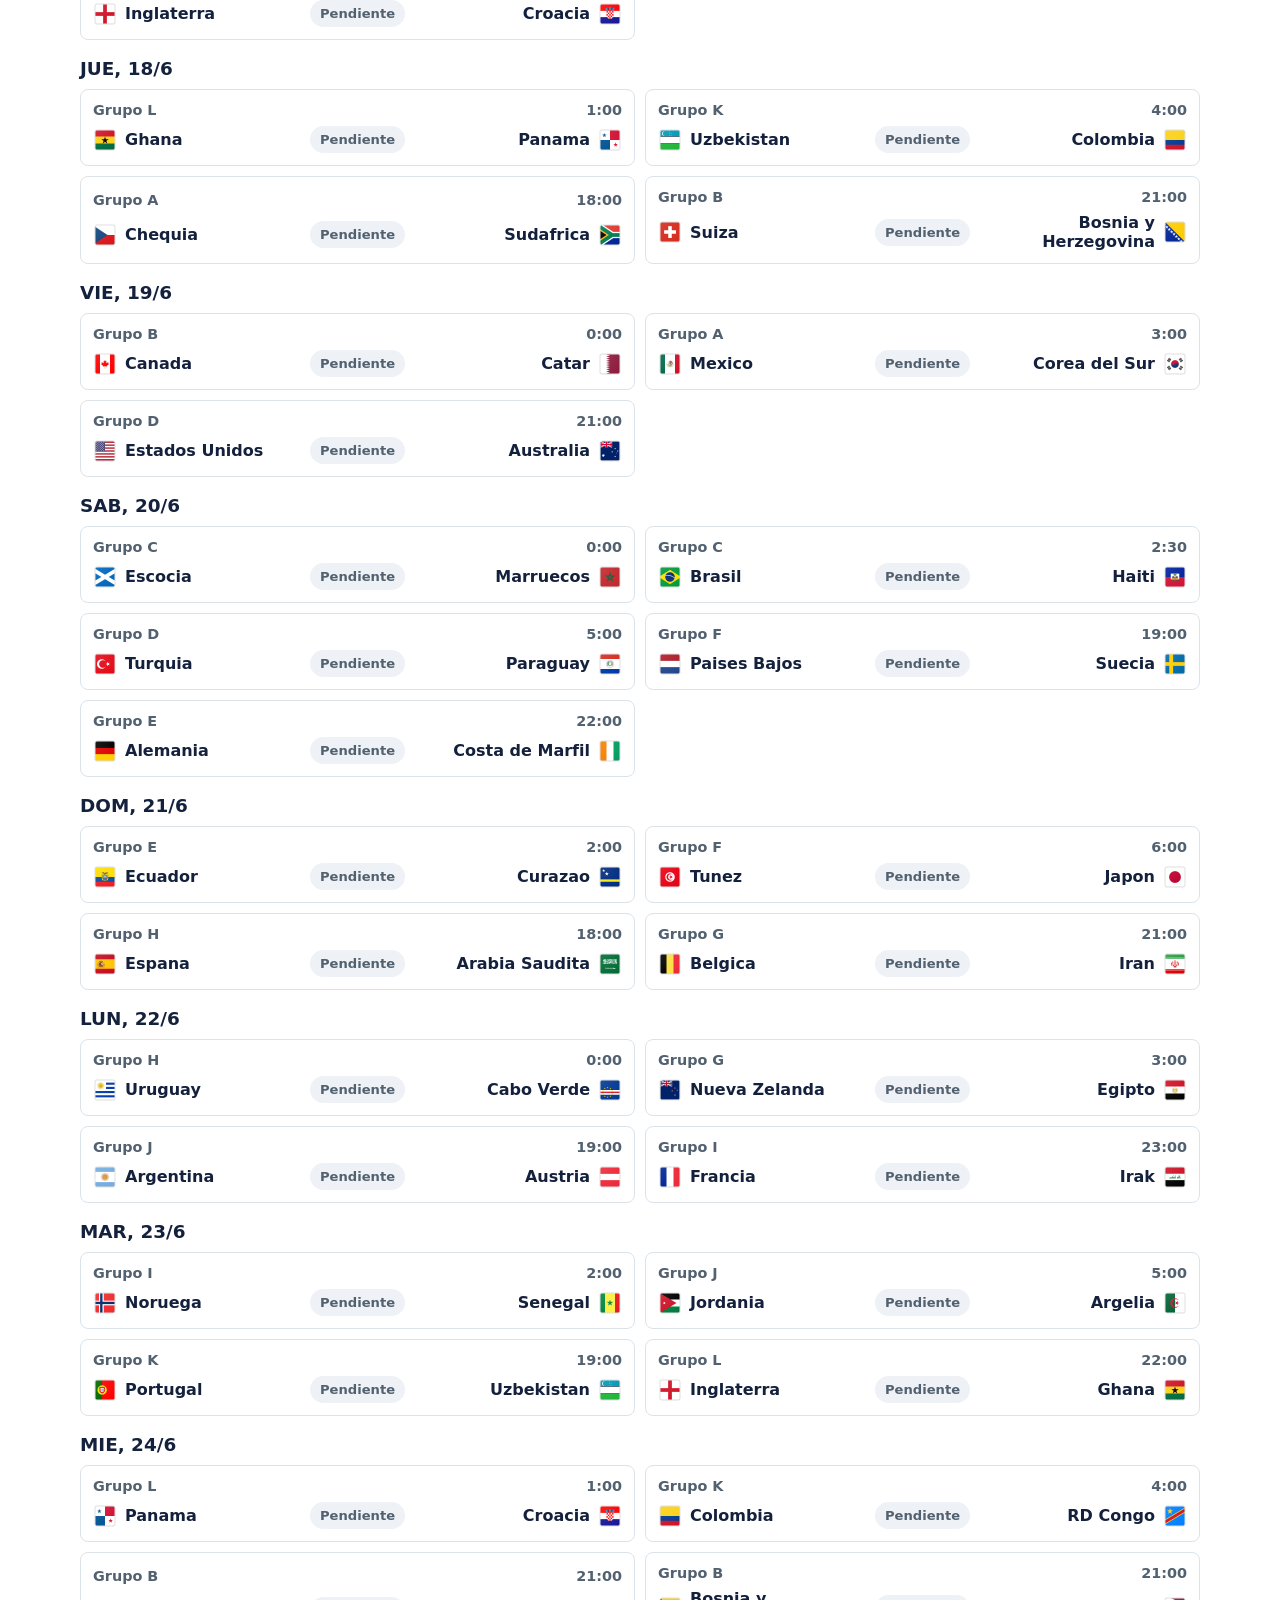
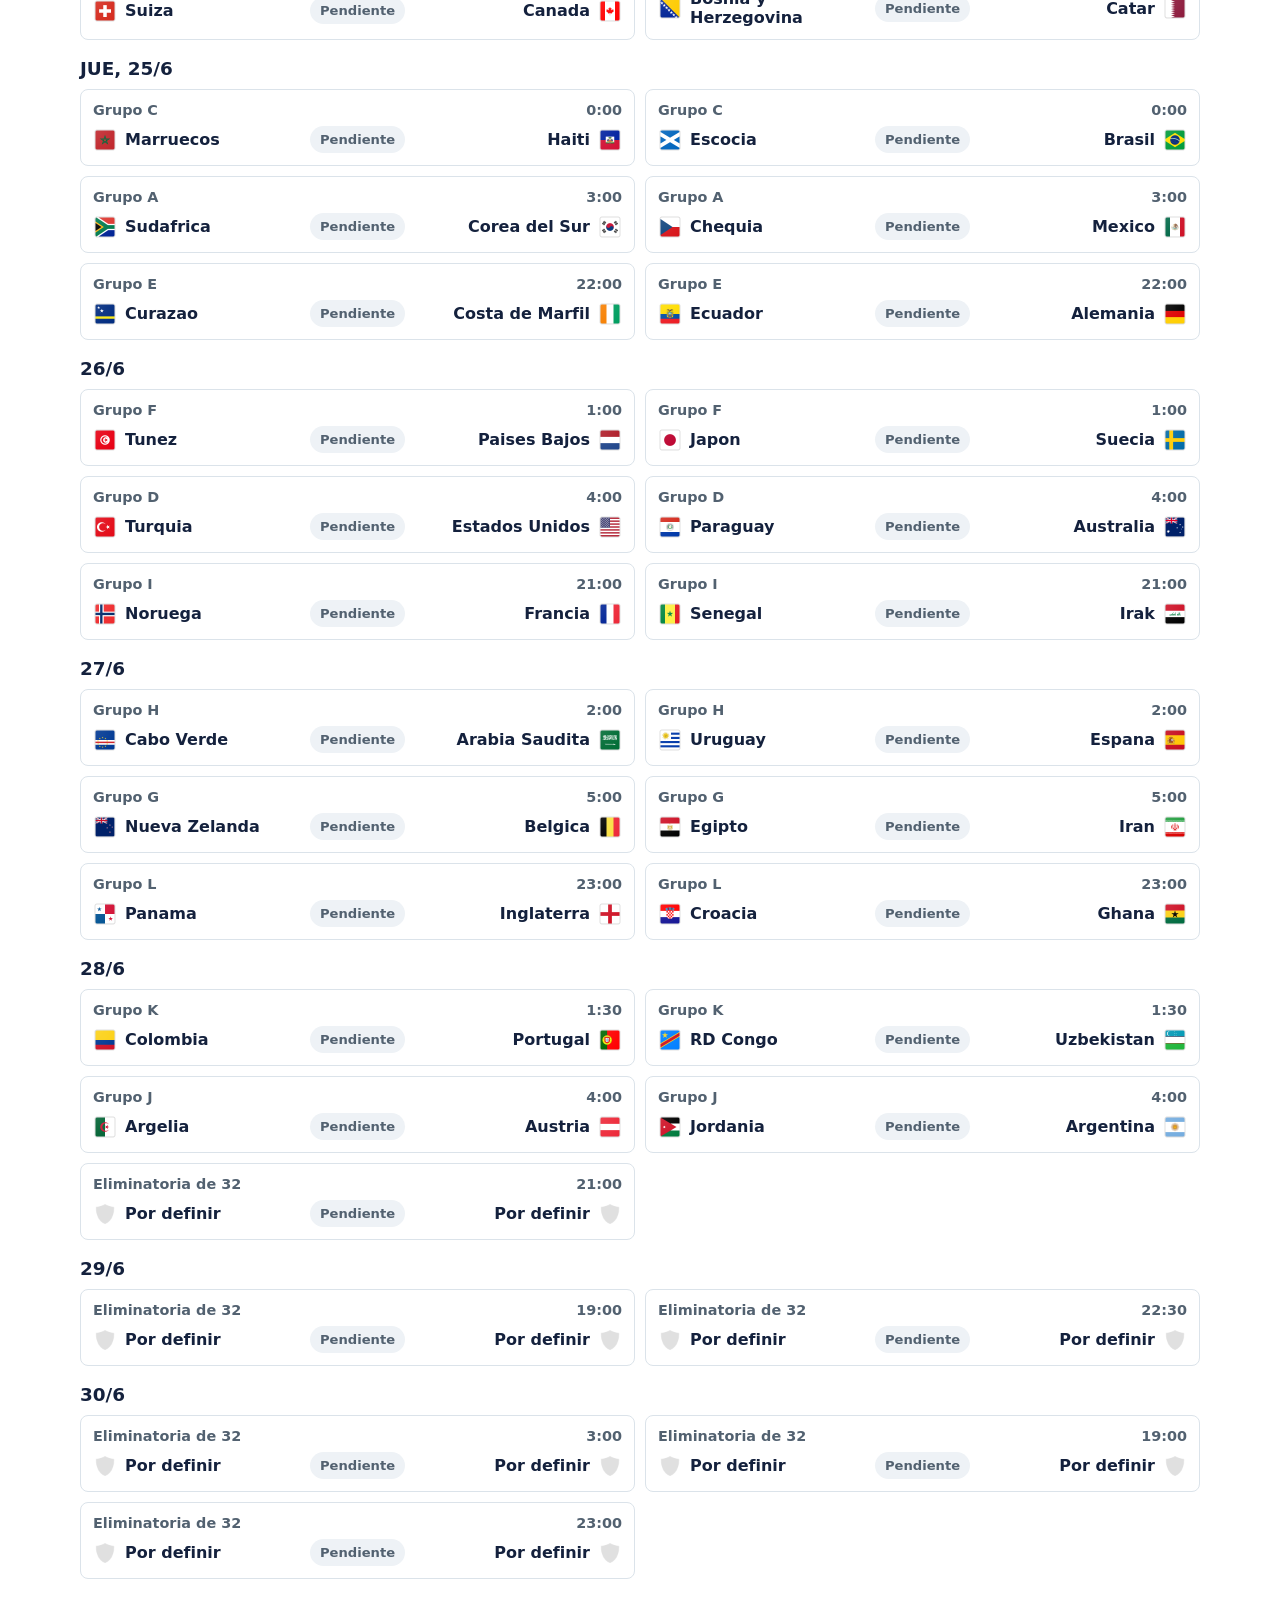
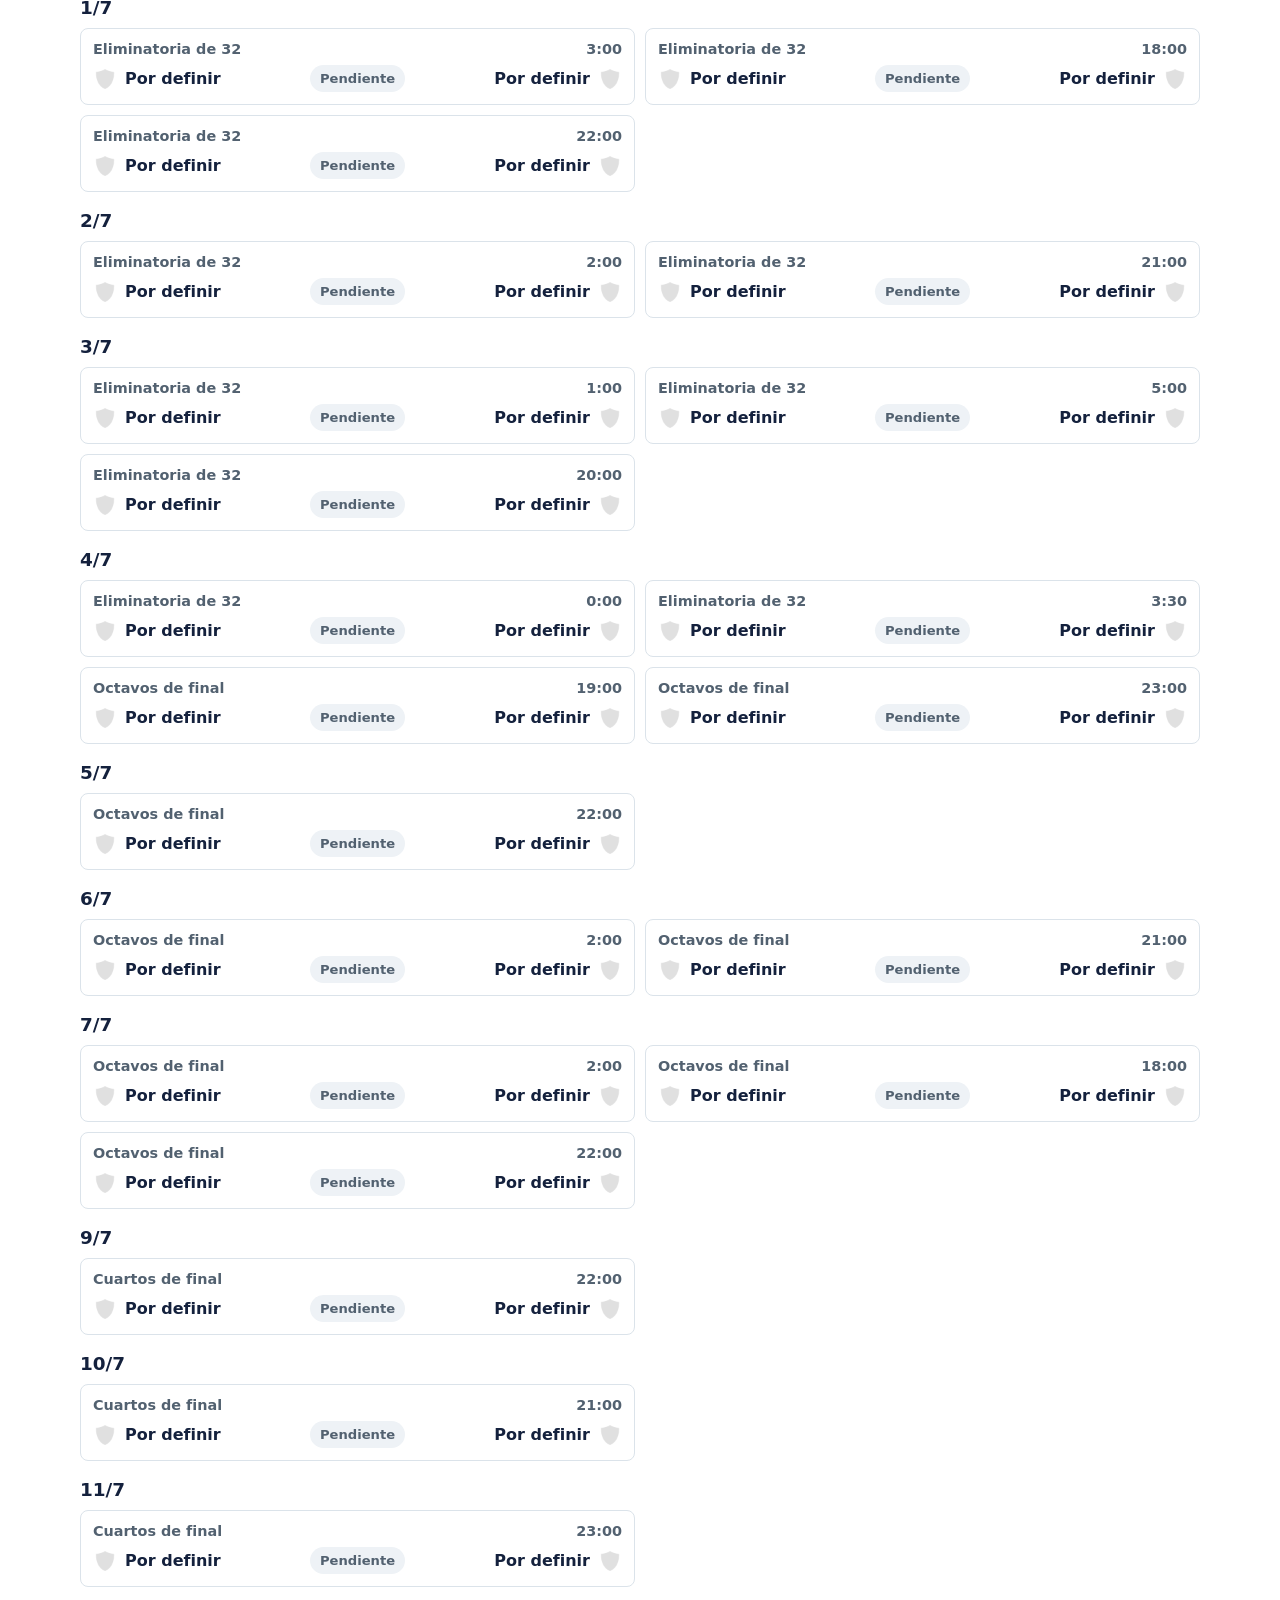
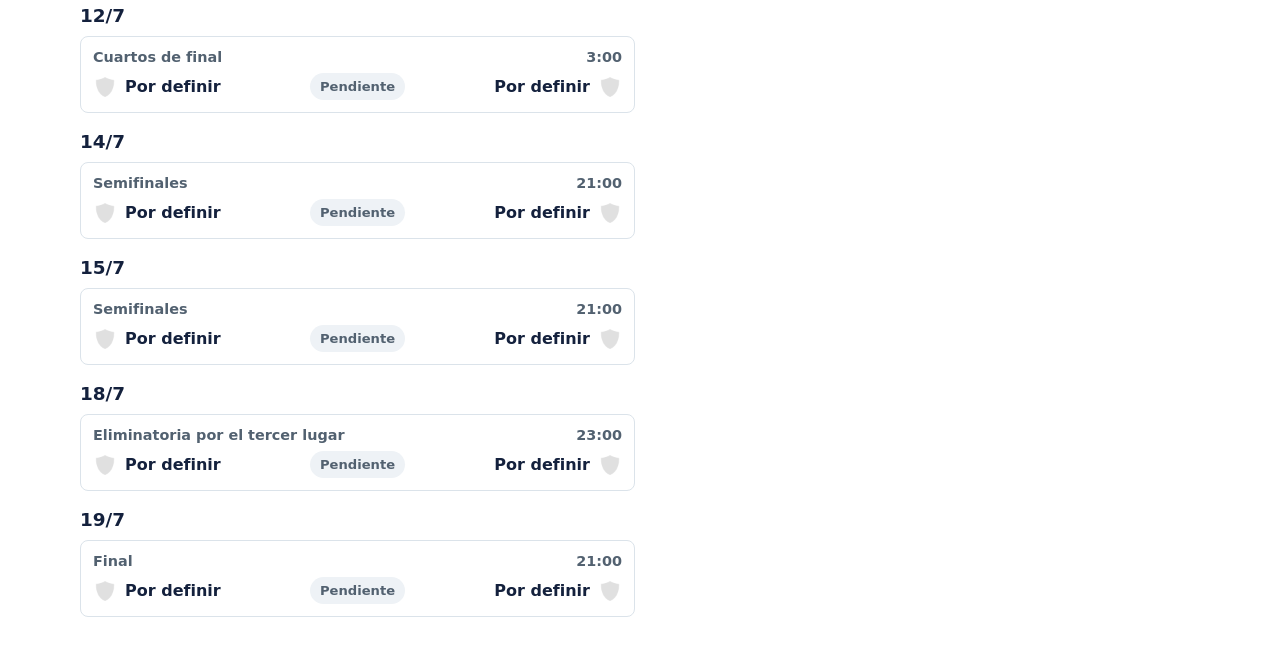
==== commit 61074273: "Update calendario.html" ====
--- a/calendario.html
+++ b/calendario.html
@@ -58,6 +58,8 @@
           time: "21:00",
           home: "Canada",
           away: "Bosnia y Herzegovina",
+           homeGoals: 1,
+          awayGoals: 1
         },
         {
           date: "Sab, 13/6",
@@ -65,6 +67,8 @@
           time: "3:00",
           home: "Estados Unidos",
           away: "Paraguay",
+           homeGoals: 4,
+          awayGoals: 1
         },
         {
           date: "Sab, 13/6",
